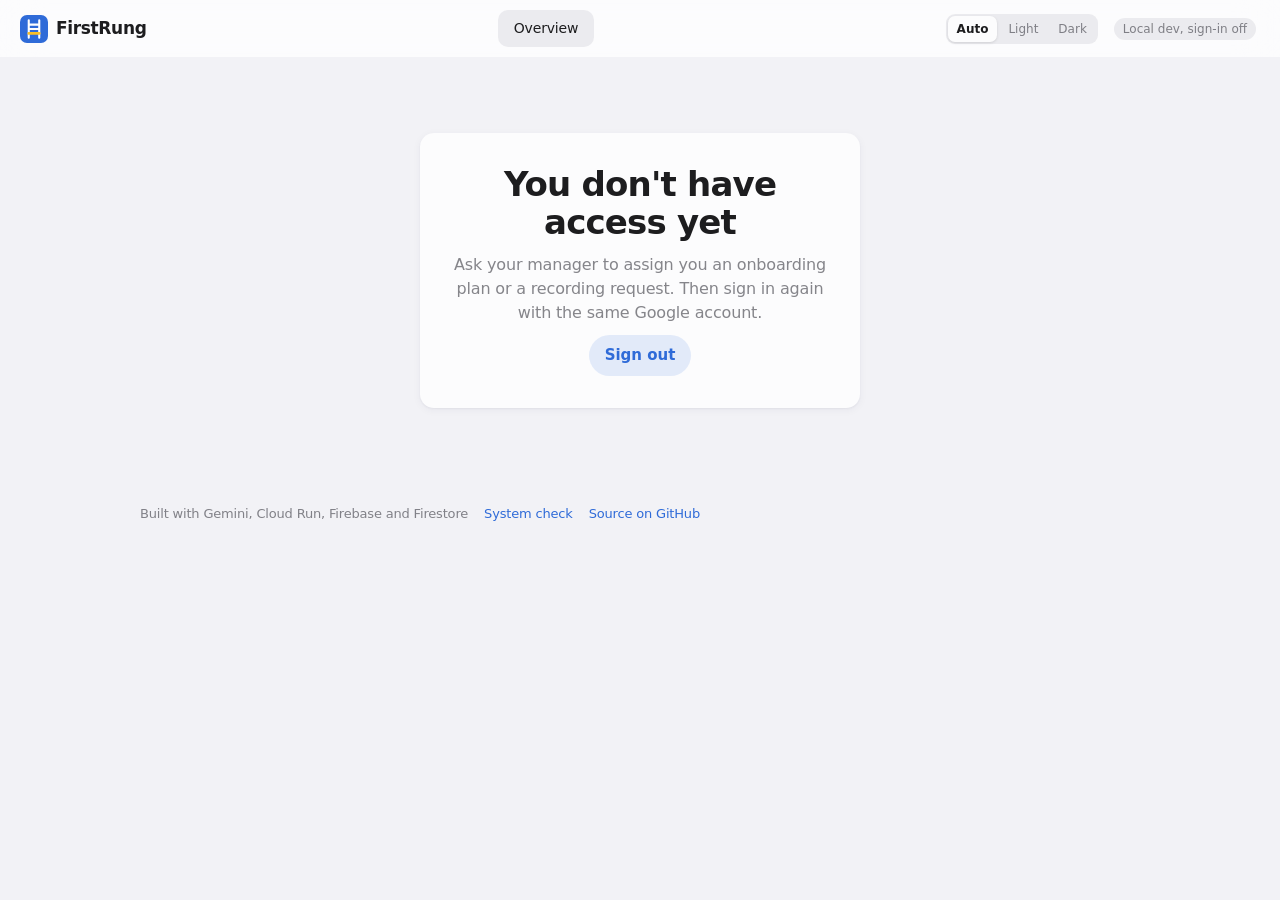
==== frontend/public/index.html @ 54f57252 "feat: add knowledge map and insights for team knowledge management - Introduced a new "Knowledge" se" ====
<!doctype html>
<html lang="en">
<head>
<meta charset="utf-8">
<meta name="viewport" content="width=device-width, initial-scale=1">
<title>FirstRung · onboarding your seniors record once</title>
<meta name="description" content="Seniors show a task once. New hires get an onboarding plan that adapts to them. Built with Gemini on Google Cloud.">
<link rel="icon" href="data:image/svg+xml,%3Csvg xmlns='http://www.w3.org/2000/svg' viewBox='0 0 32 32'%3E%3Crect width='32' height='32' rx='8' fill='%23007aff'/%3E%3Cpath d='M10 6v20M22 6v20M10 11h12M10 16h12' stroke='white' stroke-width='2.4' stroke-linecap='round'/%3E%3Cpath d='M10 21h12' stroke='%23fbbf24' stroke-width='3' stroke-linecap='round'/%3E%3C/svg%3E">
<script>/* apply the saved appearance before the page draws, so there is no flash */
try { var t = localStorage.getItem("firstrung.theme"); if (t === "light" || t === "dark") document.documentElement.dataset.theme = t; } catch (e) {}</script>
<link rel="stylesheet" href="styles.css">
<script src="config.js"></script><!-- written by deploy.sh: direct Cloud Run URL; absent locally -->
</head>
<body>

<header class="topbar">
  <a class="brand" href="#home" aria-label="FirstRung home">
    <svg viewBox="0 0 32 32" aria-hidden="true"><rect width="32" height="32" rx="8" fill="var(--tint)"/>
      <path d="M10 6v20M22 6v20M10 11h12M10 16h12" stroke="#fff" stroke-width="2.4" stroke-linecap="round"/>
      <path d="M10 21h12" stroke="#fbbf24" stroke-width="3" stroke-linecap="round"/></svg>
    FirstRung
  </a>
  <nav id="nav" aria-label="Main">
    <a href="#home" data-view="home">Overview</a>
    <a href="#capture" data-view="capture" data-roles="manager expert">Capture</a>
    <a href="#plan" data-view="plan" data-roles="manager">Plan &amp; gaps</a>
    <a href="#knowledge" data-view="knowledge" data-roles="manager">Knowledge</a>
    <a href="#learn" data-view="learn" data-roles="manager newhire" id="navLearn">New hire</a>
  </nav>
  <div class="theme-switch" role="group" aria-label="Appearance">
    <button data-theme-set="auto" aria-pressed="true" title="Follow this device">Auto</button>
    <button data-theme-set="light" aria-pressed="false">Light</button>
    <button data-theme-set="dark" aria-pressed="false">Dark</button>
  </div>
  <div id="authBox" class="auth"><span class="skel line" style="width:110px;margin:0"></span></div>
</header>
<!-- "View as": shown in demo mode (everyone holds every role) or to people who hold several roles -->
<div id="roleBar" class="rolebar" hidden>
  <span class="small"><b id="roleBarLabel">Demo mode</b> View as</span>
  <div class="seg" role="group" aria-label="View as">
    <button data-role-set="manager" aria-pressed="false">Manager</button>
    <button data-role-set="expert" aria-pressed="false">Expert</button>
    <button data-role-set="newhire" aria-pressed="false">New hire</button>
  </div>
  <span class="small muted" id="roleHint"></span>
</div>

<main id="main">

<!-- Sign-in gate (shown for every page except Home when signed out) -->
<section id="view-signin" class="view" hidden>
  <div class="card signin">
    <svg viewBox="0 0 32 32" aria-hidden="true"><rect width="32" height="32" rx="8" fill="var(--tint)"/>
      <path d="M10 6v20M22 6v20M10 11h12M10 16h12" stroke="#fff" stroke-width="2.4" stroke-linecap="round"/>
      <path d="M10 21h12" stroke="#fbbf24" stroke-width="3" stroke-linecap="round"/></svg>
    <h1>Sign in to your team's FirstRung</h1>
    <p class="muted">Playbooks and onboarding plans are private to your team. Sign in with your Google account to continue.</p>
    <button class="btn primary lg" data-action="sign-in">Sign in with Google</button>
  </div>
</section>

<!-- Home (landing): hero with a real product image, live stats, asymmetric "how it works" -->
<section id="view-noaccess" class="view" hidden>
  <div class="card signin">
    <h1>You don't have access yet</h1>
    <p class="muted" id="noAccessMsg">Ask your manager to assign you an onboarding plan or a recording request. Then sign in again with the same Google account.</p>
    <button class="btn" data-action="sign-out">Sign out</button>
  </div>
</section>

<section id="view-home" class="view">
  <div class="hero">
    <p class="eyebrow">Onboarding that learns from your seniors</p>
    <h1>Seniors show a task once. New hires get a plan that adapts to them.</h1>
    <p class="lead">Record a task once. Gemini writes the playbook, plans each new hire's first days, and flags what nobody has recorded.</p>
    <div class="row" id="heroCta">
      <a class="btn primary lg" href="#capture">Record a task</a>
      <a class="btn lg" href="#plan">Build a plan</a>
    </div>
  </div>
  <picture>
    <source srcset="img/plan-dark.webp" media="(prefers-color-scheme: dark)" data-dark>
    <img class="shot hero-shot" src="img/plan-light.webp" width="1002" height="820"
         alt="FirstRung plan for an Accounts Executive: 38% of the role's know-how is recorded, with the missing tasks and who should record them">
  </picture>
  <div class="stats" id="stats" hidden aria-live="polite"></div>
  <div class="section-head"><h2>How it works</h2></div>
  <div class="bento">
    <div class="tile big">
      <h3>One recording becomes a playbook</h3>
      <p>A senior does the task and talks it through, in English or Hindi. Gemini writes the steps, the reasons, the gotchas and the checks.</p>
      <picture>
        <source srcset="img/playbook-dark.webp" media="(prefers-color-scheme: dark)" data-dark>
        <img class="shot" src="img/playbook-light.webp" width="1002" height="491" loading="lazy"
             alt="A playbook generated from a screen recording: numbered steps with timestamps and the reason behind each step">
      </picture>
    </div>
    <div class="tile">
      <h3>See what nobody has recorded</h3>
      <p>Describe a role. FirstRung measures how much of it your library covers and names who should record each gap.</p>
    </div>
    <div class="tile">
      <h3>A plan that bends, not breaks</h3>
      <p>Stuck? Get a hint or a live voice coach grounded in your team's own playbook. Already know it? Skip the whole topic.</p>
    </div>
    <div class="tile">
      <h3>Playbooks that learn from new hires</h3>
      <p>Every "I'm stuck" goes back to the playbook. Gemini suggests the missing gotcha or a clearer step, and the senior approves it once.</p>
    </div>
  </div>
</section>

<!-- 1. Capture -->
<section id="view-capture" class="view" hidden>
  <div class="page-head">
    <h1>Capture a task</h1>
    <p>Do a real task on your screen and explain out loud why you do each step. One to three minutes is ideal. English, Hindi or Hinglish all work; the playbook is written in clear English.</p>
  </div>
  <div id="reqBox"></div>
  <div id="reqActive"></div>
  <div id="improveBox"></div>
  <div class="grid2">
    <div class="card">
      <label for="hint">What are you recording? <span class="opt">(optional)</span></label>
      <input type="text" id="hint" maxlength="300" placeholder="e.g. Monthly vendor invoice reconciliation, Finance team">
      <div id="recIdle" style="margin-top:14px">
        <button class="btn primary lg" id="btnRec">● Start screen recording</button>
        <p class="small muted" style="margin-top:8px">Your browser asks which screen or window to share, and for your microphone. Stop when you're done; the playbook is created automatically.</p>
      </div>
      <div id="recLive" class="rec-live" hidden role="status">
        <span class="rec-dot" aria-hidden="true"></span><b>Recording</b>
        <span id="recTime">0:00</span><span class="muted small" id="recSize"></span>
        <button class="btn danger" id="btnStop" style="margin-left:auto">Stop &amp; create playbook</button>
      </div>
      <p id="recUnsupported" class="small muted" hidden>Screen recording isn't available in this browser. Upload a video instead.</p>
    </div>
    <div class="card drop" id="drop" tabindex="0" role="button" aria-label="Upload a video file">
      <input type="file" id="file" accept="video/*" hidden>
      <div class="icon" aria-hidden="true">+</div>
      <b>Upload a recording</b>
      <span class="muted small">Drag a video here or click to choose. MP4 or WebM, up to 25 MB.</span>
    </div>
  </div>
  <div class="card">
    <label for="ytUrl">Import from YouTube</label>
    <div class="row">
      <input type="text" id="ytUrl" inputmode="url" autocomplete="off" style="flex:1; min-width:220px"
             placeholder="Paste a video or playlist link, e.g. https://youtu.be/...">
      <button class="btn" id="btnYt">Find videos</button>
    </div>
    <p class="small muted" style="margin-top:8px">Public videos only. Each video becomes its own playbook. Only import videos your team is allowed to use.</p>
    <div id="ytOut" aria-live="polite"></div>
  </div>
  <div id="capOut" aria-live="polite"></div>
  <div class="section-head"><h2>Team playbook library</h2><span class="muted" id="libCount"></span></div>
  <div id="library" class="lib-grid"><div class="skel block"></div><div class="skel block"></div></div>
</section>

<!-- 2. Plan & gaps -->
<section id="view-plan" class="view" hidden>
  <div class="page-head">
    <h1>Build an onboarding plan</h1>
    <p>Describe the new hire's role. FirstRung matches it against your playbook library, shows how much of the role is covered, and flags the know-how nobody has recorded yet.</p>
  </div>
  <div class="card">
    <label for="role">The role</label>
    <p class="small muted" id="roleHelp" style="margin:-2px 0 8px">Write 2 or 3 sentences about the job: the main duties and the tools used. The more specific, the better the plan.</p>
    <textarea id="role" aria-describedby="roleHelp roleNote">Accounts Executive joining the Finance team. Handles vendor payments, invoice reconciliation, GST filing support and month-end closing.</textarea>
    <p class="field-note" id="roleNote" hidden>Describe the role in a sentence or two, so Gemini knows what the job involves.</p>
    <div class="row small" style="margin:8px 0 12px"><span class="muted">Try:</span>
      <button class="chip" data-role="Accounts Executive joining the Finance team. Handles vendor payments, invoice reconciliation, GST filing support and month-end closing.">Accounts Executive</button>
      <button class="chip" data-role="Procurement Associate in the Purchase team. Raises purchase orders in Tally, compares vendor quotes, follows up on deliveries and gets approval for orders above ₹50,000.">Procurement Associate</button>
      <button class="chip" data-role="Customer Support Agent for a SaaS billing product. Handles refund requests, plan changes and escalations in Zendesk.">Customer Support Agent</button>
    </div>
    <div class="row">
      <label for="days" style="margin:0">First</label>
      <select id="days" style="width:auto"><option value="3">3 days</option><option value="5" selected>5 days</option><option value="7">7 days</option><option value="10">10 days</option></select>
      <button class="btn primary" id="btnPlan">Generate plan &amp; find gaps</button>
    </div>
  </div>
  <div id="planOut" aria-live="polite"></div>
  <div class="section-head"><h2>Team onboarding</h2><p class="muted small">Every plan you have built: how far each new hire is and where they got stuck. After someone records a missing task, click "Re-check coverage".</p></div>
  <div class="card" id="plansList"><div class="skel line"></div><div class="skel line" style="width:70%"></div></div>
</section>

<!-- Knowledge map (managers): what's recorded, and what lives only in someone's head -->
<section id="view-knowledge" class="view" hidden>
  <div class="page-head">
    <h1>Team knowledge map</h1>
    <p>Which of your team's know-how is recorded, and which still lives only in someone's head. If that person is away or leaves, nobody can teach it. Built from your onboarding plans, playbooks and new hires' questions.</p>
  </div>
  <div id="kmOut" aria-live="polite"><div class="stats"><div class="skel block" style="height:84px"></div><div class="skel block" style="height:84px"></div><div class="skel block" style="height:84px"></div><div class="skel block" style="height:84px"></div></div></div>
</section>

<!-- 3. New hire -->
<section id="view-learn" class="view" hidden>
  <div class="page-head">
    <h1>Your onboarding</h1>
    <p>Work through your plan at your own pace. Progress is saved, so you can stop and come back on any device.</p>
  </div>
  <div class="card flat"><label for="planPick">Plan</label><select id="planPick"><option value="">Loading plans…</option></select></div>
  <div id="learnOut" aria-live="polite"></div>
</section>

<!-- System check (infrastructure) -->
<section id="view-system" class="view" hidden>
  <div class="page-head"><h1>System check</h1>
    <p>Verifies each part of the Google Cloud setup: Cloud Run and Firestore, your Google sign-in, and a live Gemini call.</p></div>
  <div class="card">
    <div class="row">
      <button class="btn primary" data-check="/api/health">Check Cloud Run + Firestore</button>
      <button class="btn" data-check="/api/me">Check login</button>
      <button class="btn" data-check="/api/hello">Check Gemini</button>
    </div>
    <pre id="statusOut" style="margin-top:12px">Not checked yet.</pre>
  </div>
</section>

</main>

<footer>
  <span>Built with Gemini, Cloud Run, Firebase and Firestore</span>
  <a href="#system">System check</a>
  <a href="https://github.com/prateek8741/firstrung" target="_blank" rel="noopener">Source on GitHub</a>
</footer>
<div id="coachDock" class="coach" hidden role="dialog" aria-label="Live coach">
  <div class="coach-head">
    <span class="coach-dot" aria-hidden="true"></span>
    <div style="min-width:0"><b>Live coach</b> <span id="coachTitle" class="small"></span><br><span id="coachStatus" class="small muted">Connecting…</span></div>
    <div class="row" style="margin-left:auto">
      <button class="btn sm" data-action="coach-screen">Share my screen</button>
      <button class="btn sm danger" data-action="coach-end">End</button>
    </div>
  </div>
  <div class="bar thin coach-level"><div id="coachLevel" style="width:0%"></div></div>
  <div id="coachCaptions" class="coach-captions" aria-live="polite"></div>
  <p class="small muted" style="margin:6px 0 0">Talk normally, in English or Hindi. Headphones work best. The coach sees your screen only while you share it.</p>
</div>
<div id="toasts" aria-live="polite"></div>
<datalist id="expertList"></datalist>
<datalist id="newhireList"></datalist>
<script src="voice.js"></script>
<script src="app.js"></script>
</body>
</html>
---- frontend/public/styles.css ----
/* FirstRung web app styles, following Apple's design language (Human Interface Guidelines, WWDC design talks):
   system font with size-specific tracking, system colors that adapt to light/dark, translucent materials,
   instant press feedback, critically damped spring motion, and the reduce-motion / transparency / contrast settings. */

:root {
  /* System colors (iOS/macOS palette). Text colors use the accessible variants. */
  --bg: #f2f2f6; --surface: #fcfcfd; --surface-2: #f2f2f7; --fill: rgba(118, 118, 128, .12);
  --ink: #1d1d1f; --muted: rgba(60, 60, 67, .62); --sep: rgba(60, 60, 67, .14);
  --tint: #2f6bd8; --tint-ink: #fcfcfd; --tint-soft: rgba(47, 107, 216, .12);
  --good: #248a3d; --good-fill: #34c759; --good-soft: rgba(52, 199, 89, .14);
  --warn: #c93400; --warn-fill: #ff9500; --warn-soft: rgba(255, 149, 0, .14);
  --bad: #d70015; --bad-fill: #ff3b30; --bad-soft: rgba(255, 59, 48, .12);
  --material: rgba(255, 255, 255, .72); --material-edge: rgba(0, 0, 0, .08);
  --shadow-sm: 0 1px 2px rgba(30, 40, 70, .05), 0 2px 8px rgba(30, 40, 70, .05);
  --shadow-lg: 0 10px 30px rgba(30, 40, 70, .14);
  /* Shape rule: surfaces (cards, tiles, inputs, images) are soft (10-14px); controls (buttons, chips, nav) are pills. */
  --radius: 14px; --radius-sm: 10px;
  /* Critically damped spring (damping 1.0, response 0.4 s), sampled into CSS. No overshoot. */
  --spring: linear(0, .082, .243, .413, .562, .682, .774, .841, .890, .925, .949, .965, .977, .984, .990, .993, .995, .997, .998, .999, 1);
  --spring-time: .6s;
  color-scheme: light;
}
/* Dark tokens: used when the device is dark (unless the user picked Light), or when the user picked Dark. */
@media (prefers-color-scheme: dark) {
  :root:not([data-theme="light"]) {
    --bg: #0b0b0d; --surface: #1c1c1f; --surface-2: #2c2c2e; --fill: rgba(118, 118, 128, .24);
    --ink: #f5f5f7; --muted: rgba(235, 235, 245, .6); --sep: rgba(84, 84, 88, .55);
    --tint: #5b8ff0; --tint-ink: #0b0b0d; --tint-soft: rgba(91, 143, 240, .2);
    --good: #30d158; --good-fill: #30d158; --good-soft: rgba(48, 209, 88, .16);
    --warn: #ff9f0a; --warn-fill: #ff9f0a; --warn-soft: rgba(255, 159, 10, .16);
    --bad: #ff453a; --bad-fill: #ff453a; --bad-soft: rgba(255, 69, 58, .16);
    --material: rgba(28, 28, 30, .72); --material-edge: rgba(255, 255, 255, .08);
    --shadow-sm: none; --shadow-lg: 0 10px 30px rgba(0, 0, 8, .5);
    color-scheme: dark;
  }
}
:root[data-theme="dark"] {
  --bg: #0b0b0d; --surface: #1c1c1f; --surface-2: #2c2c2e; --fill: rgba(118, 118, 128, .24);
  --ink: #f5f5f7; --muted: rgba(235, 235, 245, .6); --sep: rgba(84, 84, 88, .55);
  --tint: #5b8ff0; --tint-ink: #0b0b0d; --tint-soft: rgba(91, 143, 240, .2);
  --good: #30d158; --good-fill: #30d158; --good-soft: rgba(48, 209, 88, .16);
  --warn: #ff9f0a; --warn-fill: #ff9f0a; --warn-soft: rgba(255, 159, 10, .16);
  --bad: #ff453a; --bad-fill: #ff453a; --bad-soft: rgba(255, 69, 58, .16);
  --material: rgba(28, 28, 30, .72); --material-edge: rgba(255, 255, 255, .08);
  --shadow-sm: none; --shadow-lg: 0 10px 30px rgba(0, 0, 8, .5);
  color-scheme: dark;
}

/* ---------- typography: system font, tracking and leading change with size ---------- */
* { box-sizing: border-box; }
html { -webkit-text-size-adjust: 100%; }
body { margin: 0; background: var(--bg); color: var(--ink);
       font: 400 1rem/1.5 -apple-system, BlinkMacSystemFont, system-ui, "Segoe UI", Roboto, sans-serif;
       font-optical-sizing: auto; -webkit-font-smoothing: antialiased; letter-spacing: -.011em; }
h1, h2, h3 { margin: 0 0 .35em; font-weight: 700; }
h1 { font-size: 2.125rem; line-height: 1.12; letter-spacing: -.024em; }   /* Large Title 34 */
h2 { font-size: 1.25rem; line-height: 1.25; letter-spacing: -.017em; font-weight: 600; } /* Title 3 */
h3 { font-size: 1.0625rem; line-height: 1.3; letter-spacing: -.012em; font-weight: 600; } /* Headline 17 */
p { margin: 0 0 .65em; }
.muted { color: var(--muted); }
.small { font-size: .8125rem; line-height: 1.4; letter-spacing: -.004em; }      /* Footnote 13 */
a { color: var(--tint); text-decoration: none; }
a:hover { text-decoration: underline; }
[hidden] { display: none !important; }
:focus-visible { outline: 3px solid color-mix(in srgb, var(--tint) 55%, transparent); outline-offset: 2px; border-radius: 8px; }

/* ---------- top bar: a translucent material; content scrolls underneath ---------- */
.topbar { position: sticky; top: 0; z-index: 10; display: flex; align-items: center; gap: 16px; padding: 10px 20px;
          background: var(--material); -webkit-backdrop-filter: blur(20px) saturate(180%); backdrop-filter: blur(20px) saturate(180%);
          box-shadow: 0 1px 0 transparent; transition: box-shadow .25s; }
body.scrolled .topbar { box-shadow: 0 1px 0 var(--material-edge); } /* the edge appears only when content is underneath */
.brand { display: flex; align-items: center; gap: 8px; font-weight: 700; font-size: 1.0625rem; letter-spacing: -.02em; color: var(--ink); }
.brand:hover { text-decoration: none; }
.brand svg { width: 28px; height: 28px; }

/* Navigation as a segmented control */
nav { display: flex; gap: 2px; padding: 2px; border-radius: 10px; background: var(--fill); overflow-x: auto; scrollbar-width: none; margin: 0 auto; }
nav a { padding: 6px 14px; border-radius: 8px; color: var(--ink); white-space: nowrap; font-size: .875rem; font-weight: 500;
        transition: background .2s, box-shadow .2s; }
nav a:hover { text-decoration: none; background: color-mix(in srgb, var(--surface) 50%, transparent); }
nav a.on { background: var(--surface); box-shadow: 0 1px 3px rgba(0, 0, 0, .12), 0 0 0 .5px rgba(0, 0, 0, .04); font-weight: 600; }
nav a .n { color: var(--muted); font-weight: 600; margin-right: 6px; font-variant-numeric: tabular-nums; }
.auth { display: flex; align-items: center; gap: 8px; font-size: .875rem; white-space: nowrap; }
.avatar { width: 30px; height: 30px; border-radius: 50%; display: grid; place-items: center; background: var(--tint); color: #fff; font-weight: 600; font-size: .875rem; }
.auth .who { max-width: 180px; overflow: hidden; text-overflow: ellipsis; color: var(--muted); }

/* ---------- layout ---------- */
main { max-width: 1040px; margin: 0 auto; padding: 28px 20px 40px; }
.view:not([hidden]) { animation: view-in var(--spring-time) var(--spring) both; }
@keyframes view-in { from { opacity: 0; transform: translateY(8px); } }
.page-head { margin-bottom: 20px; }
.page-head p { color: var(--muted); max-width: 720px; font-size: 1.0625rem; letter-spacing: -.012em; }
#capOut, #planOut, #learnOut, .card { scroll-margin-top: 76px; } /* keep scrolled-to content clear of the top bar */
.section-head { display: flex; align-items: baseline; gap: 10px; margin: 32px 0 10px; }
.grid2 { display: grid; grid-template-columns: 1fr 1fr; gap: 16px; }
.card { background: var(--surface); border-radius: var(--radius); padding: 20px; box-shadow: var(--shadow-sm); margin-bottom: 16px; }
.card.flat { box-shadow: none; }
footer { max-width: 1040px; margin: 0 auto; padding: 8px 20px 32px; color: var(--muted); font-size: .8125rem; display: flex; gap: 16px; flex-wrap: wrap; }
@media (max-width: 760px) {
  .grid2 { grid-template-columns: 1fr; }
  .topbar { flex-wrap: wrap; gap: 8px; padding: 8px 14px; }
  nav { order: 3; flex-basis: 100%; margin: 0; }
  nav a { flex: 1; text-align: center; padding: 6px 8px; }
  .auth .who { display: none; }
  main { padding: 18px 14px 32px; }
  h1 { font-size: 1.75rem; }
}

/* ---------- controls: feedback on press, instantly ---------- */
.btn { display: inline-flex; align-items: center; justify-content: center; gap: 6px; border: 0; background: var(--tint-soft); color: var(--tint);
       padding: 9px 16px; border-radius: 999px; font: inherit; font-weight: 600; font-size: .9375rem; cursor: pointer;
       transition: transform .1s ease-out, filter .15s, background .15s; -webkit-tap-highlight-color: transparent; }
.btn:hover { text-decoration: none; filter: brightness(1.04); }
.btn:active { transform: scale(.97); }
.btn.primary { background: var(--tint); color: var(--tint-ink); }
.btn.danger { background: var(--bad-fill); color: #fff; }
.btn.ghost { background: transparent; }
.btn.ghost:hover { background: var(--fill); }
.btn.lg { padding: 13px 22px; font-size: 1.0625rem; }
.btn.sm { padding: 5px 12px; font-size: .8125rem; }
.btn:disabled { opacity: .5; cursor: progress; transform: none; }
label { display: block; font-weight: 600; font-size: .9375rem; margin-bottom: 6px; }
label .opt { font-weight: 400; color: var(--muted); }
input[type=text], textarea, select { width: 100%; padding: 11px 13px; border: 0; border-radius: var(--radius-sm); background: var(--fill);
       color: var(--ink); font: inherit; letter-spacing: inherit; transition: box-shadow .15s; }
textarea { min-height: 96px; resize: vertical; line-height: 1.45; }
input:focus, textarea:focus, select:focus { outline: none; box-shadow: 0 0 0 3px color-mix(in srgb, var(--tint) 45%, transparent); }
.field-note { margin-top: 6px; font-size: .8125rem; color: var(--bad); }
.row { display: flex; gap: 8px; align-items: center; flex-wrap: wrap; }
.chip { display: inline-block; padding: 2px 9px; border-radius: 999px; font-size: .75rem; font-weight: 500; letter-spacing: 0;
        background: var(--fill); color: var(--muted); margin: 2px 4px 2px 0; }
.chip.brand { background: var(--tint-soft); color: var(--tint); }
.chip.good { background: var(--good-soft); color: var(--good); }
.chip.warn { background: var(--warn-soft); color: var(--warn); }
.chip.bad { background: var(--bad-soft); color: var(--bad); }
button.chip { border: 0; cursor: pointer; font: inherit; font-size: .8125rem; padding: 5px 12px; color: var(--ink); transition: transform .1s ease-out; }
button.chip:active { transform: scale(.96); }
button.chip:hover { background: var(--tint-soft); color: var(--tint); }

/* ---------- home ---------- */
.hero { padding: 36px 0 12px; }
.eyebrow { color: var(--tint); font-weight: 600; font-size: .9375rem; letter-spacing: -.01em; margin-bottom: 10px; }
.hero h1 { font-size: clamp(2.25rem, 5.2vw, 3.5rem); line-height: 1.07; letter-spacing: -.028em; max-width: 820px; }
.hero .lead { font-size: 1.25rem; line-height: 1.45; letter-spacing: -.018em; color: var(--muted); max-width: 700px; margin: 16px 0 26px; }
.stats { display: grid; grid-template-columns: repeat(4, 1fr); gap: 12px; margin: 28px 0; }
.stat { background: var(--surface); border-radius: var(--radius); padding: 16px 18px; box-shadow: var(--shadow-sm); }
.stat b { display: block; font-size: 2rem; line-height: 1.1; letter-spacing: -.03em; font-variant-numeric: tabular-nums; }
.stat span { color: var(--muted); font-size: .8125rem; }
@media (max-width: 760px) { .stats { grid-template-columns: repeat(2, 1fr); } }
.steps3 { display: grid; grid-template-columns: repeat(3, 1fr); gap: 16px; margin-top: 20px; }
.steps3 .card { margin: 0; }
.steps3 .num { display: inline-grid; place-items: center; width: 30px; height: 30px; border-radius: 9px; background: var(--tint); color: #fff; font-weight: 700; margin-bottom: 10px; }
@media (max-width: 760px) { .steps3 { grid-template-columns: 1fr; } }

/* ---------- sign-in ---------- */
.signin { max-width: 440px; margin: 48px auto; text-align: center; padding: 32px; }
.signin svg { width: 60px; height: 60px; margin-bottom: 10px; }

/* ---------- capture ---------- */
.drop { display: flex; flex-direction: column; align-items: center; justify-content: center; text-align: center; gap: 4px; min-height: 190px;
        border: 2px dashed var(--sep); background: transparent; box-shadow: none; cursor: pointer; transition: background .2s, border-color .2s, transform .1s ease-out; }
.drop:hover, .drop.over { border-color: var(--tint); background: var(--tint-soft); }
.drop:active { transform: scale(.99); }
.drop .icon { width: 44px; height: 44px; border-radius: 50%; display: grid; place-items: center; background: var(--tint-soft); color: var(--tint); font-size: 22px; margin-bottom: 6px; }
.rec-live { display: flex; align-items: center; gap: 10px; flex-wrap: wrap; padding: 12px 14px; border-radius: var(--radius-sm); background: var(--bad-soft); margin-top: 14px; }
.rec-live #recTime { font-variant-numeric: tabular-nums; font-weight: 600; }
.rec-dot { width: 12px; height: 12px; border-radius: 50%; background: var(--bad-fill); animation: pulse 1.6s ease-in-out infinite; }
@keyframes pulse { 50% { opacity: .35; } }
.stepper { display: flex; flex-direction: column; gap: 12px; }
.stepper .s { display: flex; gap: 10px; align-items: center; color: var(--muted); }
.stepper .s .dot { width: 22px; height: 22px; border-radius: 50%; display: grid; place-items: center; font-size: 12px; border: 2px solid var(--sep); flex: none; }
.stepper .s.active { color: var(--ink); font-weight: 600; }
.stepper .s.active .dot { border-color: var(--tint); border-top-color: transparent; animation: spin .9s linear infinite; }
.stepper .s.done .dot { background: var(--good-fill); border-color: var(--good-fill); color: #fff; }
@keyframes spin { to { transform: rotate(360deg); } }
.bar { height: 6px; border-radius: 99px; background: var(--fill); overflow: hidden; }
.bar > div { height: 100%; background: var(--tint); border-radius: 99px; transition: width .3s var(--spring); }

.pb-head { display: flex; gap: 16px; align-items: flex-start; justify-content: space-between; }
.pb-head > div { flex: 1; min-width: 0; }
.pb-head > .btn { flex: none; }
.pb-video { width: 100%; max-height: 320px; border-radius: var(--radius-sm); background: #000; margin: 12px 0; }
.timeline { list-style: none; margin: 14px 0; padding: 0; counter-reset: s; }
.timeline li { position: relative; padding: 0 0 18px 42px; counter-increment: s; }
.timeline li::before { content: counter(s); position: absolute; left: 0; top: 0; width: 28px; height: 28px; border-radius: 50%; background: var(--tint-soft);
                       color: var(--tint); font-weight: 700; font-size: .8125rem; display: grid; place-items: center; }
.timeline li::after { content: ""; position: absolute; left: 13.5px; top: 32px; bottom: 4px; width: 1px; background: var(--sep); }
.timeline li:last-child::after { display: none; }
.timeline .why { color: var(--muted); font-size: .9375rem; margin-top: 2px; }
.ts { border: 0; background: var(--fill); color: var(--muted); border-radius: 6px; padding: 1px 7px; font: 500 .75rem ui-monospace, SFMono-Regular, Menlo, monospace;
      cursor: pointer; margin-left: 6px; transition: transform .1s ease-out; }
.ts:hover { color: var(--tint); background: var(--tint-soft); }
.ts:active { transform: scale(.94); }
.lists { display: grid; grid-template-columns: 1fr 1fr; gap: 16px; }
.lists ul { margin: 6px 0 0; padding-left: 0; list-style: none; }
.lists li { padding: 8px 0 8px 28px; position: relative; border-top: .5px solid var(--sep); }
.lists .warn li::before, .lists .good li::before { position: absolute; left: 0; top: 9px; width: 18px; height: 18px; border-radius: 50%; display: grid;
       place-items: center; font-size: 11px; font-weight: 800; color: #fff; }
.lists .warn li::before { content: "!"; background: var(--warn-fill); }
.lists .good li::before { content: "✓"; background: var(--good-fill); }
@media (max-width: 760px) { .lists { grid-template-columns: 1fr; } }

.yt-head { display: flex; justify-content: space-between; align-items: baseline; gap: 10px; flex-wrap: wrap; margin: 16px 0 6px; }
.yt-row { display: grid; grid-template-columns: auto 112px 1fr auto; gap: 12px; align-items: center; padding: 10px 0; border-top: .5px solid var(--sep); }
.yt-row input { width: 18px; height: 18px; accent-color: var(--tint); }
.yt-row img { width: 112px; height: 63px; object-fit: cover; border-radius: 8px; background: var(--fill); }
.yt-row .t { min-width: 0; }
.yt-row .t b { display: block; overflow: hidden; text-overflow: ellipsis; white-space: nowrap; }
.yt-row.off { opacity: .55; }
.yt-foot { display: flex; justify-content: space-between; align-items: center; gap: 10px; flex-wrap: wrap; padding-top: 12px; border-top: .5px solid var(--sep); }
@media (max-width: 600px) { .yt-row { grid-template-columns: auto 80px 1fr; } .yt-row img { width: 80px; height: 45px; } .yt-row .st-col { grid-column: 2 / -1; } }
a.ts { text-decoration: none; display: inline-block; }

.lib-grid { display: grid; grid-template-columns: repeat(auto-fill, minmax(280px, 1fr)); gap: 14px; }
.lib-card { margin: 0; display: flex; flex-direction: column; gap: 6px; transition: transform .25s var(--spring), box-shadow .25s, opacity .25s; }
.lib-card:hover { transform: translateY(-2px); box-shadow: var(--shadow-lg); }
.lib-card.leaving { opacity: 0; transform: scale(.96); pointer-events: none; }
.lib-card .actions { margin-top: auto; padding-top: 8px; display: flex; gap: 6px; }
.empty { text-align: center; padding: 30px 16px; color: var(--muted); background: var(--surface); border-radius: var(--radius); }

/* ---------- plan ---------- */
.cover { display: flex; gap: 24px; align-items: center; flex-wrap: wrap; }
.ring { width: 124px; height: 124px; flex: none; }
.ring .track { stroke: var(--fill); }
.ring .val { stroke: var(--good-fill); animation: ring-in 1s var(--spring) both; }
@keyframes ring-in { from { stroke-dashoffset: var(--c); } }
.ring text { font: 700 24px -apple-system, BlinkMacSystemFont, system-ui, sans-serif; letter-spacing: -.03em; fill: var(--ink); }
.ring.small { width: 60px; height: 60px; }
.ring.small text { font-size: 27px; }
.task { display: flex; gap: 12px; align-items: flex-start; padding: 10px 0; border-top: .5px solid var(--sep); }
.task .mark { width: 22px; height: 22px; border-radius: 50%; display: grid; place-items: center; flex: none; font-size: 12px; font-weight: 800; color: #fff; }
.task .mark.yes { background: var(--good-fill); }
.task .mark.no { background: var(--warn-fill); }
.gap { background: var(--warn-soft); border-radius: 12px; padding: 13px 15px; margin-top: 10px; }
.gap .foot { display: flex; justify-content: space-between; align-items: center; gap: 8px; flex-wrap: wrap; margin-top: 8px; }
.days { display: grid; grid-auto-flow: column; grid-auto-columns: minmax(230px, 1fr); gap: 12px; overflow-x: auto; padding-bottom: 6px; scroll-snap-type: x mandatory; }
.day { background: var(--surface-2); border-radius: 12px; padding: 10px; scroll-snap-align: start; }
.day h3 { margin: 2px 4px 8px; }
.pi { background: var(--surface); border-radius: var(--radius-sm); padding: 10px 12px; margin-bottom: 8px; font-size: .9375rem; box-shadow: var(--shadow-sm); }
.k { font-size: .6875rem; font-weight: 700; text-transform: uppercase; letter-spacing: .06em; }  /* small caps label: positive tracking */
.k.learn { color: var(--tint); } .k.practice { color: var(--good); } .k.meet { color: var(--warn); } .k.setup { color: var(--muted); }

/* ---------- new hire ---------- */
.now { box-shadow: 0 0 0 2px var(--tint), var(--shadow-lg); }
.status-list .pi { display: flex; gap: 12px; align-items: flex-start; box-shadow: none; background: var(--surface-2); }
.st { width: 22px; height: 22px; border-radius: 50%; flex: none; display: grid; place-items: center; font-size: 12px; font-weight: 800;
      border: 1.5px solid var(--sep); color: var(--muted); }
.st.done { background: var(--good-fill); border-color: var(--good-fill); color: #fff; }
.st.skipped { background: var(--fill); border-color: transparent; }
.st.stuck { background: var(--warn-fill); border-color: var(--warn-fill); color: #fff; }
.pi.skipped { opacity: .55; } .pi.skipped b { text-decoration: line-through; }
.pi.current { box-shadow: 0 0 0 2px var(--tint); }
.hint { background: var(--tint-soft); border-radius: 12px; padding: 13px 15px; margin-top: 14px; white-space: pre-wrap; animation: view-in var(--spring-time) var(--spring) both; }
.hint.good { background: var(--good-soft); }
.done-banner { text-align: center; padding: 30px; }
.done-banner .big { font-size: 48px; }
.plan-row { display: flex; gap: 14px; align-items: center; flex-wrap: wrap; padding: 12px 0; border-top: .5px solid var(--sep); }
.plan-row:first-child { border-top: 0; }
.plan-row .grow { flex: 1; min-width: 220px; }

/* ---------- toasts: a material that arrives, with an optional action ---------- */
#toasts { position: fixed; left: 50%; bottom: 20px; transform: translateX(-50%); display: flex; flex-direction: column; align-items: center; gap: 8px; z-index: 50;
          width: max-content; max-width: calc(100vw - 32px); }
.toast { display: flex; align-items: center; gap: 14px; padding: 11px 16px; border-radius: 14px; font-size: .9375rem; font-weight: 500;
         color: #fff; background: rgba(30, 30, 32, .82); -webkit-backdrop-filter: blur(20px) saturate(180%); backdrop-filter: blur(20px) saturate(180%);
         box-shadow: var(--shadow-lg); animation: materialize .45s var(--spring) both; }
.toast.bad { background: color-mix(in srgb, var(--bad-fill) 88%, transparent); }
.toast.good { background: color-mix(in srgb, #248a3d 90%, transparent); }
.toast button { border: 0; background: rgba(255, 255, 255, .2); color: #fff; font: inherit; font-weight: 600; border-radius: 999px; padding: 4px 12px; cursor: pointer; }
.toast button:active { transform: scale(.96); }
.toast.out { opacity: 0; transform: translateY(6px) scale(.97); transition: opacity .2s, transform .2s; }
@keyframes materialize { from { opacity: 0; transform: translateY(10px) scale(.96); filter: blur(4px); } }
pre { background: var(--surface-2); padding: 14px; border-radius: var(--radius-sm); overflow: auto; font: .8125rem/1.5 ui-monospace, SFMono-Regular, Menlo, monospace; white-space: pre-wrap; }

/* ---------- accessibility settings ---------- */
@media (prefers-reduced-motion: reduce) {
  /* Gentler, non-moving equivalents: short cross-fades instead of slides and springs. */
  .view:not([hidden]), .hint, .toast { animation: fade .2s ease both; }
  .ring .val { animation: none; }
  .btn:active, button.chip:active, .drop:active, .ts:active { transform: none; }
  .lib-card:hover { transform: none; }
  .rec-dot { animation: none; }
  .stepper .s.active .dot { animation-duration: 2.4s; }
  @keyframes fade { from { opacity: 0; } }
}
@media (prefers-reduced-transparency: reduce) {
  .topbar { background: var(--surface); -webkit-backdrop-filter: none; backdrop-filter: none; box-shadow: 0 1px 0 var(--sep); }
  .toast { background: #1d1d1f; -webkit-backdrop-filter: none; backdrop-filter: none; }
}
@media (prefers-contrast: more) {
  :root { --muted: var(--ink); --sep: var(--ink); }
  .card, .stat, .pi, .gap, .empty { box-shadow: none; outline: 1px solid var(--ink); }
  .btn { outline: 1px solid currentColor; }
}

/* ---------- Taste Skill additions: real product images, asymmetric overview, skeleton loading ---------- */
.hero { max-width: 1000px; }
.hero h1 { font-size: clamp(2.25rem, 4.6vw, 3.4rem); max-width: none; }
.hero .lead { max-width: 640px; }
.shot { display: block; width: 100%; height: auto; border-radius: var(--radius); box-shadow: var(--shadow-lg); background: var(--surface); }
.hero-shot { margin-top: 34px; }
.bento { display: grid; grid-template-columns: 2fr 1fr; grid-template-rows: auto auto; gap: 16px; margin-top: 16px; }
.bento .tile { background: var(--surface); border-radius: var(--radius); padding: 22px; box-shadow: var(--shadow-sm); }
.bento .tile.big { grid-row: span 3; display: flex; flex-direction: column; gap: 14px; overflow: hidden; }
.bento .tile.big .shot { box-shadow: var(--shadow-sm); margin-top: auto; }
.bento .tile p { color: var(--muted); margin: 0; }
@media (max-width: 767px) { .bento { grid-template-columns: 1fr; } .bento .tile.big { grid-row: auto; } }
.section-head { flex-direction: column; align-items: flex-start; gap: 2px; }
.section-head p { margin: 0; }
.skel { border-radius: var(--radius); background: linear-gradient(90deg, var(--fill) 25%, color-mix(in srgb, var(--fill) 40%, transparent) 50%, var(--fill) 75%);
        background-size: 200% 100%; animation: shimmer 1.4s ease-in-out infinite; }
.skel.line { height: 14px; border-radius: 7px; margin: 10px 0; }
.skel.block { height: 150px; }
@keyframes shimmer { to { background-position: -200% 0; } }
.k { text-transform: none; letter-spacing: -.005em; font-size: .75rem; font-weight: 600; }
.check-big { width: 64px; height: 64px; border-radius: 50%; background: var(--good-fill); color: #fff; display: grid; place-items: center;
             font-size: 30px; font-weight: 800; margin: 0 auto 12px; animation: materialize .5s var(--spring) both; }
@media (prefers-reduced-motion: reduce) { .skel { animation: none; } .check-big { animation: fade .2s ease both; } }

/* "How is this % calculated?" */
details.how { margin: 4px 0 10px; }
details.how summary { cursor: pointer; color: var(--tint); font-size: .875rem; font-weight: 500; width: max-content; }
details.how[open] summary { margin-bottom: 8px; }
details.how table { width: 100%; border-collapse: collapse; font-size: .8125rem; }
details.how th { text-align: left; color: var(--muted); font-weight: 500; padding: 4px 8px 4px 0; }
details.how td { padding: 6px 8px 6px 0; border-top: .5px solid var(--sep); vertical-align: top; }
details.how td:nth-child(n+2), details.how th:nth-child(n+2) { white-space: nowrap; }
details.how tfoot td { border-top: 1px solid var(--sep); padding-top: 8px; }

/* Appearance switch (Auto / Light / Dark), styled like the segmented navigation */
.theme-switch { display: flex; gap: 2px; padding: 2px; border-radius: 9px; background: var(--fill); }
.theme-switch button { border: 0; background: transparent; color: var(--muted); font: inherit; font-size: .75rem; font-weight: 500;
                       padding: 4px 9px; border-radius: 7px; cursor: pointer; transition: background .2s, color .2s; }
.theme-switch button:hover { color: var(--ink); }
.theme-switch button[aria-pressed="true"] { background: var(--surface); color: var(--ink); box-shadow: 0 1px 3px rgba(0, 0, 0, .12); font-weight: 600; }
/* Ease between themes instead of an abrupt brightness jump (only while switching) */
html.theme-anim, html.theme-anim *, html.theme-anim *::before, html.theme-anim *::after {
  transition: background-color .35s ease, color .35s ease, border-color .35s ease, box-shadow .35s ease, fill .35s ease, stroke .35s ease !important;
}
/* On phones the switch shrinks to one button showing the current mode; tapping it cycles Auto -> Light -> Dark. */
@media (max-width: 600px) {
  .theme-switch { margin-left: auto; }
  .theme-switch button[aria-pressed="false"] { display: none; }
}

/* ---------- voice: ask by voice, listen, live coach ---------- */
.voice-row { margin-top: 10px; padding-top: 10px; border-top: .5px solid var(--sep); }
.btn.recording { background: var(--bad-soft); color: var(--bad); }
.btn.recording::before { content: ""; width: 8px; height: 8px; border-radius: 50%; background: var(--bad-fill); animation: pulse 1.2s ease-in-out infinite; }
.hint .listen { float: right; margin: -2px 0 6px 10px; }
.hint .heard { display: block; font-size: .8125rem; color: var(--muted); margin-bottom: 6px; }
.coach { position: fixed; left: 50%; bottom: 16px; transform: translateX(-50%); z-index: 40; width: min(660px, calc(100vw - 24px));
         padding: 14px 16px; border-radius: 18px; background: color-mix(in srgb, var(--surface) 94%, transparent);   /* nearly solid: captions sit over page text */ box-shadow: var(--shadow-lg), 0 0 0 .5px var(--material-edge);
         -webkit-backdrop-filter: blur(24px) saturate(180%); backdrop-filter: blur(24px) saturate(180%); animation: materialize .45s var(--spring) both; }
.coach-head { display: flex; align-items: center; gap: 10px; flex-wrap: wrap; }
.coach-dot { width: 10px; height: 10px; border-radius: 50%; background: var(--good-fill); flex: none; }
.coach.speaking .coach-dot { background: var(--tint); animation: pulse 1s ease-in-out infinite; }
.coach.connecting .coach-dot { background: var(--warn-fill); }
.coach-level { margin: 10px 0 8px; }
.coach-level > div { background: var(--good-fill); transition: width .1s linear; }
.coach-captions { max-height: 28vh; overflow-y: auto; font-size: .9375rem; display: flex; flex-direction: column; gap: 6px; }
.coach-captions p { margin: 0; }
.coach-captions .you b { color: var(--muted); }
.coach-captions .coach-line b { color: var(--tint); }
.coach-captions .system { color: var(--warn); font-size: .8125rem; }
body.coach-open main { padding-bottom: 280px; }   /* keep the page usable behind the panel */
@media (prefers-reduced-transparency: reduce) { .coach { background: var(--surface); -webkit-backdrop-filter: none; backdrop-filter: none; } }
@media (prefers-reduced-motion: reduce) { .coach { animation: fade .2s ease both; } .coach.speaking .coach-dot, .btn.recording::before { animation: none; } }

/* ---------- roles: "View as" bar, assignment ---------- */
.rolebar { display: flex; align-items: center; justify-content: center; gap: 12px; flex-wrap: wrap; padding: 8px 16px;
           background: var(--tint-soft); border-bottom: .5px solid var(--sep); }
.seg { display: flex; gap: 2px; padding: 2px; border-radius: 9px; background: var(--fill); }
.seg button { border: 0; background: transparent; color: var(--ink); font: inherit; font-size: .8125rem; font-weight: 500;
              padding: 5px 12px; border-radius: 7px; cursor: pointer; transition: background .2s, transform .1s ease-out; }
.seg button:active { transform: scale(.97); }
.seg button[aria-pressed="true"] { background: var(--surface); box-shadow: 0 1px 3px rgba(0, 0, 0, .12); font-weight: 600; }
.assign { margin: 4px 0 12px; }
.assign .row { padding: 10px 12px; border-radius: var(--radius-sm); background: var(--surface-2); }
.plan-row.leaving { transition: opacity .25s; }
@media (max-width: 600px) { .rolebar { justify-content: flex-start; } #roleHint { display: none; } }

/* ---------- help on each step ---------- */
.status-list .pi { flex-wrap: wrap; }
.pi-main { flex: 1; min-width: 0; }
.pi-actions { display: flex; gap: 6px; flex: none; align-self: center; }
.help-panel { margin-top: 10px; padding: 12px; border-radius: var(--radius-sm); background: var(--surface); }
.help-panel .hint { margin-top: 10px; }
#coachTitle { color: var(--muted); }
@media (max-width: 600px) { .pi-actions { width: 100%; padding-left: 34px; } }

/* ---------- self-improving playbooks ---------- */
.sig-row { display: flex; gap: 12px; align-items: flex-start; flex-wrap: wrap; padding: 12px 0; border-top: .5px solid var(--sep); border-radius: 8px; }
.sig-row .grow { flex: 1; min-width: 220px; }
.sig-row.flash { animation: flash 2s ease both; }
@keyframes flash { 0%, 50% { background: var(--tint-soft); } }
.quote { margin-top: 4px; padding-left: 10px; border-left: 2px solid var(--sep); color: var(--muted); font-style: italic; }
.sug-out { flex-basis: 100%; }
.sug-out:empty { display: none; }
.sug-panel { background: var(--surface-2); border-radius: var(--radius-sm); padding: 12px 14px; animation: view-in var(--spring-time) var(--spring) both; }
.sug { display: flex; gap: 10px; align-items: flex-start; font-size: .9375rem; padding: 10px 0; border-top: .5px solid var(--sep); }
.sug .tick { margin: 0; padding: 2px; cursor: pointer; }
.sug .tick input { width: 18px; height: 18px; display: block; accent-color: var(--tint); cursor: pointer; }
.sug > div { flex: 1; min-width: 0; display: flex; flex-direction: column; gap: 3px; transition: opacity .2s; }
.sug > div .chip { align-self: flex-start; }
.sug:not(.on) > div { opacity: .5; }
.sug .edit { padding: 3px 6px; margin: 0 -6px; border-radius: 6px; cursor: text; transition: background .15s, box-shadow .15s; }
.sug .edit:hover { background: var(--fill); }
.sug .edit:focus { outline: none; background: var(--surface); box-shadow: 0 0 0 2px color-mix(in srgb, var(--tint) 45%, transparent); }
.sug .edit.q { font-weight: 600; }
.sug .was { text-decoration: line-through; }
.qlist { margin: 6px 0 8px; padding-left: 22px; font-size: .875rem; }
.qlist li { margin-bottom: 4px; }
.faq { margin-top: 14px; }
.faq details { border-top: .5px solid var(--sep); padding: 8px 0; }
.faq summary { cursor: pointer; font-weight: 500; }
.faq details p { margin: 6px 0 0; color: var(--muted); }
.help-panel .faq { margin: 12px 0 0; }
.help-panel .faq h3 { font-size: .875rem; }

/* ---------- knowledge map ---------- */
.stat.alarm b { color: var(--bad); }
.brief-text { margin: 10px 0 0; font-size: 1.0625rem; line-height: 1.5; letter-spacing: -.012em; animation: view-in var(--spring-time) var(--spring) both; }
.holder { padding: 12px 0; border-top: .5px solid var(--sep); }
.htask { display: flex; gap: 10px; align-items: center; flex-wrap: wrap; padding-top: 8px; }
.htask .grow { flex: 1; min-width: 180px; }
.km-role { padding: 12px 0; border-top: .5px solid var(--sep); }
.bar.thin { height: 4px; }
.km-role .bar { margin: 6px 0 10px; }
.km-role .bar > div { background: var(--good-fill); }
.km-cells { display: flex; flex-wrap: wrap; gap: 6px; }
.cell, .km-legend i { width: 28px; height: 28px; border-radius: 8px; border: 0; padding: 0; cursor: pointer; background: var(--warn-fill);
                      transition: transform .1s ease-out, box-shadow .15s; }
.cell:active { transform: scale(.92); }
.cell.recorded, .km-legend i.recorded { background: var(--good-fill); }
.cell.requested, .km-legend i.requested { background: var(--tint); }
.cell.crit:is(.missing, .declined), .km-legend i.crit { background: var(--bad-fill); }
.cell.sel { box-shadow: 0 0 0 2px var(--surface), 0 0 0 4px var(--ink); }
.km-detail:not(:empty) { margin-top: 10px; padding: 10px 12px; border-radius: var(--radius-sm); background: var(--surface-2); animation: view-in .3s var(--spring) both; }
.km-legend { display: flex; flex-wrap: wrap; gap: 14px; margin-top: 14px; }
.km-legend i { display: inline-block; width: 12px; height: 12px; border-radius: 4px; vertical-align: -1px; margin-right: 6px; cursor: default; }
.person { display: flex; gap: 12px; align-items: center; flex-wrap: wrap; padding: 10px 0; border-top: .5px solid var(--sep); }
.person .grow { flex: 1; min-width: 180px; }
@media (prefers-reduced-motion: reduce) { .sug-panel, .brief-text, .km-detail:not(:empty) { animation: fade .2s ease both; } .sig-row.flash { animation: none; } .cell:active { transform: none; } }
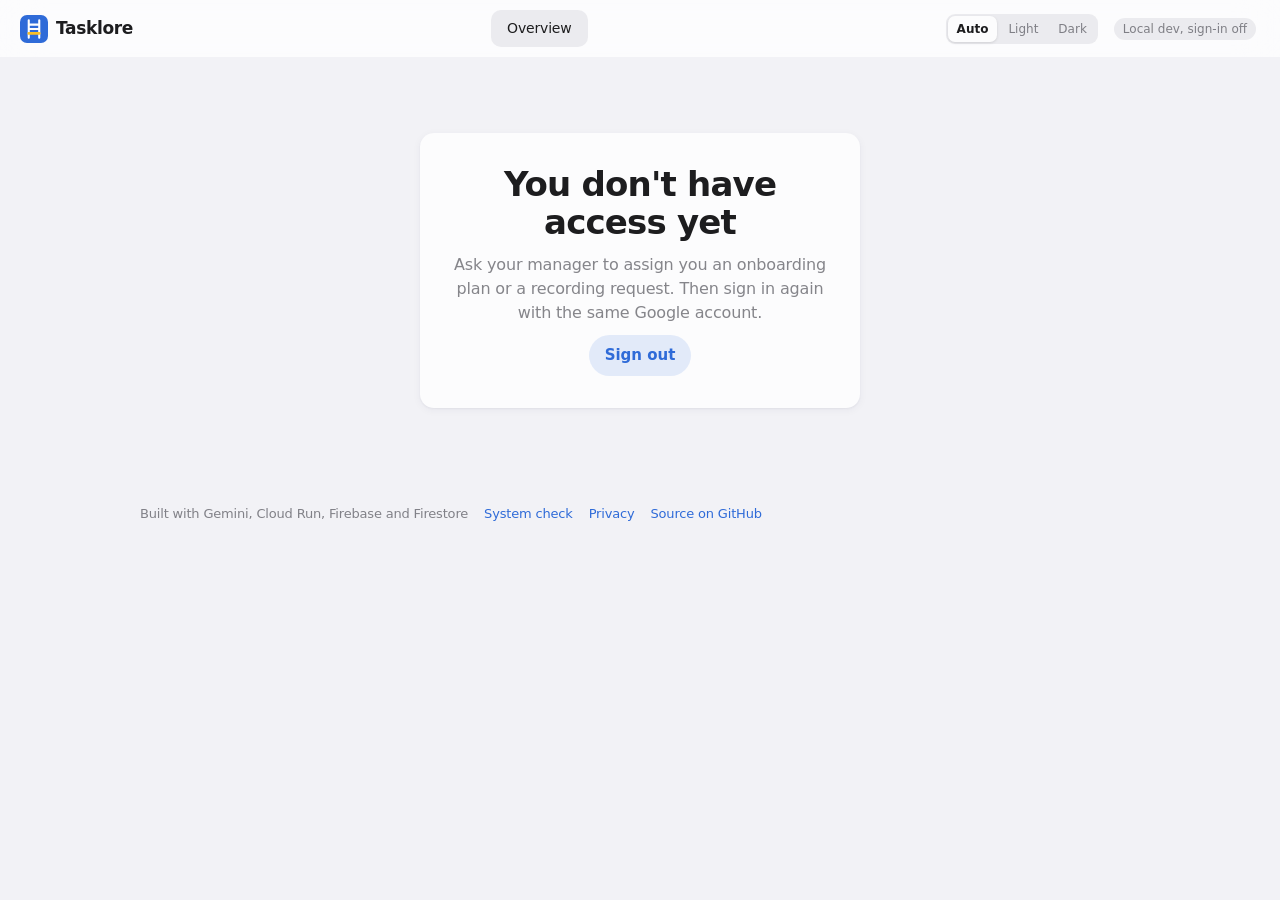
==== commit 5ad90a27: "feat: Rename project from FirstRung to Tasklore and update related documentation and code references" ====
--- a/frontend/public/index.html
+++ b/frontend/public/index.html
@@ -3,7 +3,7 @@
 <head>
 <meta charset="utf-8">
 <meta name="viewport" content="width=device-width, initial-scale=1">
-<title>FirstRung · onboarding your seniors record once</title>
+<title>Tasklore · onboarding your seniors record once</title>
 <meta name="description" content="Seniors show a task once. New hires get an onboarding plan that adapts to them. Built with Gemini on Google Cloud.">
 <link rel="icon" href="data:image/svg+xml,%3Csvg xmlns='http://www.w3.org/2000/svg' viewBox='0 0 32 32'%3E%3Crect width='32' height='32' rx='8' fill='%23007aff'/%3E%3Cpath d='M10 6v20M22 6v20M10 11h12M10 16h12' stroke='white' stroke-width='2.4' stroke-linecap='round'/%3E%3Cpath d='M10 21h12' stroke='%23fbbf24' stroke-width='3' stroke-linecap='round'/%3E%3C/svg%3E">
 <script>/* apply the saved appearance before the page draws, so there is no flash */
@@ -14,16 +14,16 @@
 <body>
 
 <header class="topbar">
-  <a class="brand" href="#home" aria-label="FirstRung home">
+  <a class="brand" href="#home" aria-label="Tasklore home">
     <svg viewBox="0 0 32 32" aria-hidden="true"><rect width="32" height="32" rx="8" fill="var(--tint)"/>
       <path d="M10 6v20M22 6v20M10 11h12M10 16h12" stroke="#fff" stroke-width="2.4" stroke-linecap="round"/>
       <path d="M10 21h12" stroke="#fbbf24" stroke-width="3" stroke-linecap="round"/></svg>
-    FirstRung
+    Tasklore
   </a>
   <nav id="nav" aria-label="Main">
     <a href="#home" data-view="home">Overview</a>
-    <a href="#capture" data-view="capture" data-roles="manager expert">Capture</a>
-    <a href="#plan" data-view="plan" data-roles="manager">Plan &amp; gaps</a>
+    <a href="#plan" data-view="plan" data-roles="manager">Onboard</a>
+    <a href="#capture" data-view="capture" data-roles="manager expert">Library</a>
     <a href="#knowledge" data-view="knowledge" data-roles="manager">Knowledge</a>
     <a href="#learn" data-view="learn" data-roles="manager newhire" id="navLearn">New hire</a>
   </nav>
@@ -53,7 +53,7 @@
     <svg viewBox="0 0 32 32" aria-hidden="true"><rect width="32" height="32" rx="8" fill="var(--tint)"/>
       <path d="M10 6v20M22 6v20M10 11h12M10 16h12" stroke="#fff" stroke-width="2.4" stroke-linecap="round"/>
       <path d="M10 21h12" stroke="#fbbf24" stroke-width="3" stroke-linecap="round"/></svg>
-    <h1>Sign in to your team's FirstRung</h1>
+    <h1>Sign in to your team's Tasklore</h1>
     <p class="muted">Playbooks and onboarding plans are private to your team. Sign in with your Google account to continue.</p>
     <button class="btn primary lg" data-action="sign-in">Sign in with Google</button>
   </div>
@@ -74,14 +74,19 @@
     <h1>Seniors show a task once. New hires get a plan that adapts to them.</h1>
     <p class="lead">Record a task once. Gemini writes the playbook, plans each new hire's first days, and flags what nobody has recorded.</p>
     <div class="row" id="heroCta">
-      <a class="btn primary lg" href="#capture">Record a task</a>
-      <a class="btn lg" href="#plan">Build a plan</a>
-    </div>
+      <a class="btn primary lg" href="#plan">Onboard a new hire</a>
+      <a class="btn lg" href="#capture">Record a task</a>
+    </div>
+    <ol class="flow-home" aria-label="Onboard someone in three steps">
+      <li><span class="n">1</span><div><b>Describe the role</b><span>Gemini lists the job's core tasks and checks which ones your playbook library already teaches.</span></div></li>
+      <li><span class="n">2</span><div><b>Fill the gaps</b><span>For each missing task, add a video or ask the expert who knows it to record it.</span></div></li>
+      <li><span class="n">3</span><div><b>Assign it</b><span>The new hire gets a day-by-day plan with hints, a live coach and screenshot checks.</span></div></li>
+    </ol>
   </div>
   <picture>
     <source srcset="img/plan-dark.webp" media="(prefers-color-scheme: dark)" data-dark>
     <img class="shot hero-shot" src="img/plan-light.webp" width="1002" height="820"
-         alt="FirstRung plan for an Accounts Executive: 38% of the role's know-how is recorded, with the missing tasks and who should record them">
+         alt="Tasklore plan for an Accounts Executive: 38% of the role's know-how is recorded, with the missing tasks and who should record them">
   </picture>
   <div class="stats" id="stats" hidden aria-live="polite"></div>
   <div class="section-head"><h2>How it works</h2></div>
@@ -97,11 +102,11 @@
     </div>
     <div class="tile">
       <h3>See what nobody has recorded</h3>
-      <p>Describe a role. FirstRung measures how much of it your library covers and names who should record each gap.</p>
+      <p>Describe a role. Tasklore measures how much of it your library covers and names who should record each gap.</p>
     </div>
     <div class="tile">
       <h3>A plan that bends, not breaks</h3>
-      <p>Stuck? Get a hint or a live voice coach grounded in your team's own playbook. Already know it? Skip the whole topic.</p>
+      <p>Stuck? Get a hint or a live voice coach grounded in your team's own playbook. Finished? A screenshot proves it. Already know it? Skip the whole topic.</p>
     </div>
     <div class="tile">
       <h3>Playbooks that learn from new hires</h3>
@@ -113,8 +118,8 @@
 <!-- 1. Capture -->
 <section id="view-capture" class="view" hidden>
   <div class="page-head">
-    <h1>Capture a task</h1>
-    <p>Do a real task on your screen and explain out loud why you do each step. One to three minutes is ideal. English, Hindi or Hinglish all work; the playbook is written in clear English.</p>
+    <h1>Playbook library</h1>
+    <p>Record a real task on your screen and explain out loud why you do each step. One to three minutes is ideal. English, Hindi or Hinglish all work; the playbook is written in clear English. Every new plan is matched against this library automatically.</p>
   </div>
   <div id="reqBox"></div>
   <div id="reqActive"></div>
@@ -122,7 +127,7 @@
   <div class="grid2">
     <div class="card">
       <label for="hint">What are you recording? <span class="opt">(optional)</span></label>
-      <input type="text" id="hint" maxlength="300" placeholder="e.g. Monthly vendor invoice reconciliation, Finance team">
+      <input type="text" id="hint" maxlength="300" placeholder="e.g. Deploy the orders service to staging, Platform team">
       <div id="recIdle" style="margin-top:14px">
         <button class="btn primary lg" id="btnRec">● Start screen recording</button>
         <p class="small muted" style="margin-top:8px">Your browser asks which screen or window to share, and for your microphone. Stop when you're done; the playbook is created automatically.</p>
@@ -159,17 +164,18 @@
 <!-- 2. Plan & gaps -->
 <section id="view-plan" class="view" hidden>
   <div class="page-head">
-    <h1>Build an onboarding plan</h1>
-    <p>Describe the new hire's role. FirstRung matches it against your playbook library, shows how much of the role is covered, and flags the know-how nobody has recorded yet.</p>
-  </div>
-  <div class="card">
+    <h1>Onboard a new hire</h1>
+    <p>Describe the role. Tasklore matches it against your playbook library, shows how much of the job is already recorded, and lists what's missing so you can fill it before you assign the plan.</p>
+  </div>
+  <ol class="flow" id="flow" aria-label="Steps"></ol>
+  <div class="card" id="plan-role">
     <label for="role">The role</label>
     <p class="small muted" id="roleHelp" style="margin:-2px 0 8px">Write 2 or 3 sentences about the job: the main duties and the tools used. The more specific, the better the plan.</p>
-    <textarea id="role" aria-describedby="roleHelp roleNote">Accounts Executive joining the Finance team. Handles vendor payments, invoice reconciliation, GST filing support and month-end closing.</textarea>
+    <textarea id="role" aria-describedby="roleHelp roleNote">Data Engineer joining the Platform team. Builds Python ETL pipelines with Airflow, writes tests with pytest, opens pull requests on GitHub and writes SQL for Postgres.</textarea>
     <p class="field-note" id="roleNote" hidden>Describe the role in a sentence or two, so Gemini knows what the job involves.</p>
     <div class="row small" style="margin:8px 0 12px"><span class="muted">Try:</span>
-      <button class="chip" data-role="Accounts Executive joining the Finance team. Handles vendor payments, invoice reconciliation, GST filing support and month-end closing.">Accounts Executive</button>
-      <button class="chip" data-role="Procurement Associate in the Purchase team. Raises purchase orders in Tally, compares vendor quotes, follows up on deliveries and gets approval for orders above ₹50,000.">Procurement Associate</button>
+      <button class="chip" data-role="Data Engineer joining the Platform team. Builds Python ETL pipelines with Airflow, writes tests with pytest, opens pull requests on GitHub and writes SQL for Postgres.">Data Engineer</button>
+      <button class="chip" data-role="Frontend Developer joining the Web team. Builds React and TypeScript screens, writes tests with Vitest, opens pull requests on GitHub and fixes accessibility issues.">Frontend Developer</button>
       <button class="chip" data-role="Customer Support Agent for a SaaS billing product. Handles refund requests, plan changes and escalations in Zendesk.">Customer Support Agent</button>
     </div>
     <div class="row">
@@ -179,7 +185,8 @@
     </div>
   </div>
   <div id="planOut" aria-live="polite"></div>
-  <div class="section-head"><h2>Team onboarding</h2><p class="muted small">Every plan you have built: how far each new hire is and where they got stuck. After someone records a missing task, click "Re-check coverage".</p></div>
+  <div class="section-head"><h2>Team onboarding</h2><p class="muted small">Every plan you have built: how far each new hire is and where they got stuck. After someone records a missing task, click "Re-check coverage".</p>
+    <button class="btn sm ghost" id="btnResetSample" data-reset-sample hidden style="margin-left:auto">Reset sample team</button></div>
   <div class="card" id="plansList"><div class="skel line"></div><div class="skel line" style="width:70%"></div></div>
 </section>
 
@@ -221,6 +228,7 @@
 <footer>
   <span>Built with Gemini, Cloud Run, Firebase and Firestore</span>
   <a href="#system">System check</a>
+  <a href="privacy.html">Privacy</a>
   <a href="https://github.com/prateek8741/firstrung" target="_blank" rel="noopener">Source on GitHub</a>
 </footer>
 <div id="coachDock" class="coach" hidden role="dialog" aria-label="Live coach">
@@ -237,6 +245,8 @@
   <p class="small muted" style="margin:6px 0 0">Talk normally, in English or Hindi. Headphones work best. The coach sees your screen only while you share it.</p>
 </div>
 <div id="toasts" aria-live="polite"></div>
+<input type="file" id="proofFile" accept="image/png,image/jpeg,image/webp,image/heic" hidden>
+<input type="file" id="fillFile" accept="video/*" hidden>
 <datalist id="expertList"></datalist>
 <datalist id="newhireList"></datalist>
 <script src="voice.js"></script>
--- a/frontend/public/styles.css
+++ b/frontend/public/styles.css
@@ -1,4 +1,4 @@
-/* FirstRung web app styles, following Apple's design language (Human Interface Guidelines, WWDC design talks):
+/* Tasklore web app styles, following Apple's design language (Human Interface Guidelines, WWDC design talks):
    system font with size-specific tracking, system colors that adapt to light/dark, translucent materials,
    instant press feedback, critically damped spring motion, and the reduce-motion / transparency / contrast settings. */
 
@@ -378,7 +378,12 @@
 .assign { margin: 4px 0 12px; }
 .assign .row { padding: 10px 12px; border-radius: var(--radius-sm); background: var(--surface-2); }
 .plan-row.leaving { transition: opacity .25s; }
-@media (max-width: 600px) { .rolebar { justify-content: flex-start; } #roleHint { display: none; } }
+@media (max-width: 600px) {   /* one short row on phones: "View as [Manager | Expert | New hire]" */
+  .rolebar { justify-content: flex-start; flex-wrap: nowrap; gap: 8px; padding: 6px 14px; }
+  #roleHint, #roleBarLabel { display: none; }
+  .seg button { padding: 5px 10px; }
+  nav a { padding: 6px 4px; font-size: .8125rem; }   /* all five tabs fit at 360 px, no hidden scroll */
+}
 
 /* ---------- help on each step ---------- */
 .status-list .pi { flex-wrap: wrap; }
@@ -442,3 +447,66 @@
 .person { display: flex; gap: 12px; align-items: center; flex-wrap: wrap; padding: 10px 0; border-top: .5px solid var(--sep); }
 .person .grow { flex: 1; min-width: 180px; }
 @media (prefers-reduced-motion: reduce) { .sug-panel, .brief-text, .km-detail:not(:empty) { animation: fade .2s ease both; } .sig-row.flash { animation: none; } .cell:active { transform: none; } }
+
+/* ---------- proof of practice ---------- */
+.proof-drop { min-height: 96px; width: 100%; margin: 4px 0; font: inherit; color: var(--ink); gap: 2px; }
+.proof-result { border-radius: 12px; padding: 12px 14px; margin-bottom: 10px; background: var(--fill); animation: view-in var(--spring-time) var(--spring) both; }
+.proof-result.good { background: var(--good-soft); } .proof-result.warn { background: var(--warn-soft); } .proof-result.bad { background: var(--bad-soft); }
+.proof-result .verdict { display: block; margin-bottom: 4px; }
+.proof-result.good .verdict { color: var(--good); } .proof-result.warn .verdict { color: var(--warn); } .proof-result.bad .verdict { color: var(--bad); }
+.proof-result p { margin: 0 0 6px; }
+.checks { list-style: none; margin: 6px 0 0; padding: 0; }
+.checks li { display: flex; gap: 10px; align-items: flex-start; padding: 7px 0; border-top: .5px solid var(--sep); font-size: .9375rem; }
+.checks .ci { width: 20px; height: 20px; border-radius: 50%; flex: none; display: grid; place-items: center; font-size: 11px; font-weight: 800; color: #fff; margin-top: 1px; background: var(--muted); }
+.checks .met .ci { background: var(--good-fill); } .checks .missing .ci { background: var(--warn-fill); }
+.proof-thumb { display: block; max-width: 240px; max-height: 150px; margin-top: 10px; border-radius: 8px; object-fit: cover; object-position: top left; box-shadow: 0 0 0 .5px var(--sep); }
+.proof-busy { display: flex; gap: 14px; align-items: center; flex-wrap: wrap; }
+.proof-busy .proof-thumb { margin: 0; max-width: 140px; max-height: 90px; opacity: .7; }
+.spin { display: inline-block; width: 14px; height: 14px; border-radius: 50%; border: 2px solid var(--tint); border-top-color: transparent; vertical-align: -2px; margin-right: 6px; animation: spin .9s linear infinite; }
+@media (prefers-reduced-motion: reduce) { .proof-result { animation: fade .2s ease both; } .spin { animation-duration: 2.4s; } }
+.no-check { margin-top: 6px; font-style: italic; }
+
+/* ---------- Onboard flow: describe the role, fill the gaps, assign ---------- */
+.flow { list-style: none; padding: 0; margin: 0 0 16px; display: grid; grid-template-columns: repeat(3, 1fr); gap: 8px; }
+.flow button { width: 100%; height: 100%; display: flex; gap: 10px; align-items: center; text-align: left; border: 0; cursor: pointer;
+               background: var(--surface); color: var(--ink); font: inherit; padding: 10px 12px; border-radius: var(--radius-sm);
+               box-shadow: var(--shadow-sm); transition: transform .1s ease-out, box-shadow .2s; -webkit-tap-highlight-color: transparent; }
+.flow button:active { transform: scale(.98); }
+.flow button:disabled { cursor: default; opacity: .6; transform: none; }
+.flow b { display: block; font-size: .9375rem; letter-spacing: -.01em; }
+.flow .small { display: block; color: var(--muted); }
+.flow .n { flex: none; width: 26px; height: 26px; border-radius: 50%; display: grid; place-items: center; font-weight: 700; font-size: .8125rem;
+           background: var(--fill); color: var(--muted); font-variant-numeric: tabular-nums; }
+.flow li.active button { box-shadow: 0 0 0 2px var(--tint), var(--shadow-sm); }
+.flow li.active .n { background: var(--tint); color: #fff; }
+.flow li.done .n { background: var(--good-fill); color: #fff; }
+@media (max-width: 600px) {   /* phones: three compact tabs, the active step's detail only */
+  .flow { gap: 6px; }
+  .flow button { flex-direction: column; align-items: flex-start; gap: 6px; padding: 8px 10px; }
+  .flow b { font-size: .8125rem; }
+  .flow li:not(.active) .small { display: none; }
+}
+.flow-home { list-style: none; padding: 0; margin: 28px 0 8px; display: grid; grid-template-columns: repeat(3, 1fr); gap: 20px; max-width: 900px; }
+.flow-home li { display: flex; gap: 12px; align-items: flex-start; }
+.flow-home .n { flex: none; width: 28px; height: 28px; border-radius: 50%; display: grid; place-items: center; background: var(--tint); color: #fff; font-weight: 700; font-size: .875rem; }
+.flow-home b { display: block; margin-bottom: 2px; }
+.flow-home span:not(.n) { color: var(--muted); font-size: .875rem; line-height: 1.4; }
+@media (max-width: 760px) { .flow-home { grid-template-columns: 1fr; gap: 14px; margin-top: 22px; } }
+.fill { margin-top: 10px; padding-top: 10px; border-top: 1px solid color-mix(in srgb, var(--warn) 22%, transparent); }
+.fill select { padding: 8px 11px; font-size: .875rem; }
+.fill input[type=text] { padding: 8px 11px; font-size: .875rem; }
+.fill-status { display: flex; align-items: center; margin: 10px 0 6px; }
+
+/* ---------- gap-closing agent: result panel in "Fill the gaps" ---------- */
+.agent-panel { background: var(--surface-2); border-radius: var(--radius-sm); padding: 12px 14px; margin-top: 4px;
+               animation: view-in var(--spring-time) var(--spring) both; }
+.agent-panel.busy { display: flex; align-items: center; animation: none; }
+.agent-summary { margin: 10px 0 4px; line-height: 1.5; }
+.agent-h { margin: 12px 0 2px; color: var(--muted); font-weight: 600; }
+.agent-list { margin: 0; padding-left: 18px; }
+.agent-list li { margin: 3px 0; }
+.agent-trace { margin: 0 0 8px; padding: 0; list-style: none; }
+.agent-trace li { padding: 6px 0; border-top: .5px solid var(--sep); }
+.agent-trace .ok { color: var(--good); font-weight: 700; margin-right: 4px; }
+.agent-trace .no { color: var(--warn); font-weight: 700; margin-right: 4px; }
+@media (prefers-reduced-motion: reduce) { .agent-panel { animation: fade .2s ease both; } }
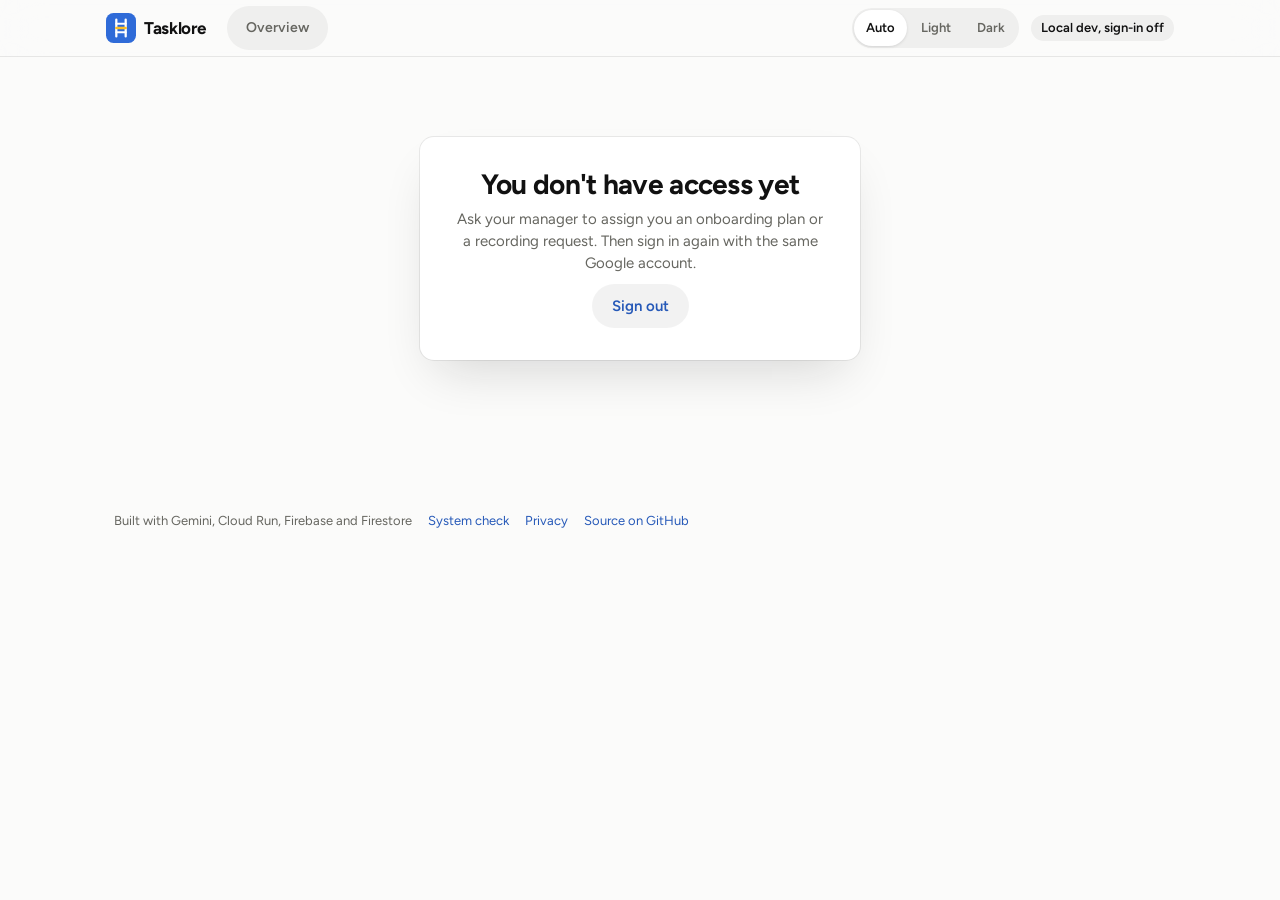
==== commit 9cd077d0: "Refactor code structure for improved readability and maintainability" ====
--- a/frontend/public/index.html
+++ b/frontend/public/index.html
@@ -3,9 +3,12 @@
 <head>
 <meta charset="utf-8">
 <meta name="viewport" content="width=device-width, initial-scale=1">
-<title>Tasklore · onboarding your seniors record once</title>
+<title>Tasklore · seniors show it once</title>
 <meta name="description" content="Seniors show a task once. New hires get an onboarding plan that adapts to them. Built with Gemini on Google Cloud.">
-<link rel="icon" href="data:image/svg+xml,%3Csvg xmlns='http://www.w3.org/2000/svg' viewBox='0 0 32 32'%3E%3Crect width='32' height='32' rx='8' fill='%23007aff'/%3E%3Cpath d='M10 6v20M22 6v20M10 11h12M10 16h12' stroke='white' stroke-width='2.4' stroke-linecap='round'/%3E%3Cpath d='M10 21h12' stroke='%23fbbf24' stroke-width='3' stroke-linecap='round'/%3E%3C/svg%3E">
+<link rel="icon" href="data:image/svg+xml,%3Csvg xmlns='http://www.w3.org/2000/svg' viewBox='0 0 32 32'%3E%3Crect width='32' height='32' rx='8' fill='%232f6bd8'/%3E%3Cpath d='M11 7v18M21 7v18' stroke='white' stroke-width='2.4' stroke-linecap='round'/%3E%3Cpath d='M11 11.5h10M11 20.5h10' stroke='white' stroke-width='2.2' stroke-linecap='round'/%3E%3Cpath d='M11 16h10' stroke='%23fbbf24' stroke-width='2.6' stroke-linecap='round'/%3E%3C/svg%3E">
+<link rel="preconnect" href="https://fonts.googleapis.com">
+<link rel="preconnect" href="https://fonts.gstatic.com" crossorigin>
+<link rel="stylesheet" href="https://fonts.googleapis.com/css2?family=Figtree:wght@400;500;600;700;800&family=Newsreader:ital,opsz,wght@1,6..72,400&display=swap">
 <script>/* apply the saved appearance before the page draws, so there is no flash */
 try { var t = localStorage.getItem("firstrung.theme"); if (t === "light" || t === "dark") document.documentElement.dataset.theme = t; } catch (e) {}</script>
 <link rel="stylesheet" href="styles.css">
@@ -13,11 +16,12 @@
 </head>
 <body>
 
-<header class="topbar">
+<header class="masthead">
+<div class="topbar">
   <a class="brand" href="#home" aria-label="Tasklore home">
-    <svg viewBox="0 0 32 32" aria-hidden="true"><rect width="32" height="32" rx="8" fill="var(--tint)"/>
-      <path d="M10 6v20M22 6v20M10 11h12M10 16h12" stroke="#fff" stroke-width="2.4" stroke-linecap="round"/>
-      <path d="M10 21h12" stroke="#fbbf24" stroke-width="3" stroke-linecap="round"/></svg>
+    <svg viewBox="0 0 32 32" aria-hidden="true"><rect width="32" height="32" rx="8" fill="#2f6bd8"/>
+      <path d="M11 7v18M21 7v18" stroke="#fff" stroke-width="2.4" stroke-linecap="round"/><path d="M11 11.5h10M11 20.5h10" stroke="#fff" stroke-width="2.2" stroke-linecap="round"/>
+      <path d="M11 16h10" stroke="#fbbf24" stroke-width="2.6" stroke-linecap="round"/></svg>
     Tasklore
   </a>
   <nav id="nav" aria-label="Main">
@@ -33,6 +37,7 @@
     <button data-theme-set="dark" aria-pressed="false">Dark</button>
   </div>
   <div id="authBox" class="auth"><span class="skel line" style="width:110px;margin:0"></span></div>
+</div>
 </header>
 <!-- "View as": shown in demo mode (everyone holds every role) or to people who hold several roles -->
 <div id="roleBar" class="rolebar" hidden>
@@ -50,9 +55,9 @@
 <!-- Sign-in gate (shown for every page except Home when signed out) -->
 <section id="view-signin" class="view" hidden>
   <div class="card signin">
-    <svg viewBox="0 0 32 32" aria-hidden="true"><rect width="32" height="32" rx="8" fill="var(--tint)"/>
-      <path d="M10 6v20M22 6v20M10 11h12M10 16h12" stroke="#fff" stroke-width="2.4" stroke-linecap="round"/>
-      <path d="M10 21h12" stroke="#fbbf24" stroke-width="3" stroke-linecap="round"/></svg>
+    <svg viewBox="0 0 32 32" aria-hidden="true"><rect width="32" height="32" rx="8" fill="#2f6bd8"/>
+      <path d="M11 7v18M21 7v18" stroke="#fff" stroke-width="2.4" stroke-linecap="round"/><path d="M11 11.5h10M11 20.5h10" stroke="#fff" stroke-width="2.2" stroke-linecap="round"/>
+      <path d="M11 16h10" stroke="#fbbf24" stroke-width="2.6" stroke-linecap="round"/></svg>
     <h1>Sign in to your team's Tasklore</h1>
     <p class="muted">Playbooks and onboarding plans are private to your team. Sign in with your Google account to continue.</p>
     <button class="btn primary lg" data-action="sign-in">Sign in with Google</button>
@@ -70,8 +75,7 @@
 
 <section id="view-home" class="view">
   <div class="hero">
-    <p class="eyebrow">Onboarding that learns from your seniors</p>
-    <h1>Seniors show a task once. New hires get a plan that adapts to them.</h1>
+    <h1>Seniors show it once.<br><em>Tasklore finds what nobody has shown yet.</em></h1>
     <p class="lead">Record a task once. Gemini writes the playbook, plans each new hire's first days, and flags what nobody has recorded.</p>
     <div class="row" id="heroCta">
       <a class="btn primary lg" href="#plan">Onboard a new hire</a>
@@ -83,22 +87,30 @@
       <li><span class="n">3</span><div><b>Assign it</b><span>The new hire gets a day-by-day plan with hints, a live coach and screenshot checks.</span></div></li>
     </ol>
   </div>
-  <picture>
-    <source srcset="img/plan-dark.webp" media="(prefers-color-scheme: dark)" data-dark>
-    <img class="shot hero-shot" src="img/plan-light.webp" width="1002" height="820"
-         alt="Tasklore plan for an Accounts Executive: 38% of the role's know-how is recorded, with the missing tasks and who should record them">
-  </picture>
+  <!-- product preview drawn with the app's own components (example data), so it always matches the live UI -->
+  <section class="preview" aria-label="Example of a team knowledge map">
+    <div class="preview-head"><h2>Team knowledge map</h2><span class="small muted"><i>Example</i> · 58% recorded</span></div>
+    <div class="preview-row"><b>Data Engineer</b><div class="km-cells"><span class="cell recorded"></span><span class="cell recorded"></span><span class="cell requested"></span><span class="cell missing crit"></span><span class="cell missing"></span><span class="cell recorded"></span><span class="cell missing crit"></span></div></div>
+    <div class="preview-row"><b>Frontend Developer</b><div class="km-cells"><span class="cell recorded"></span><span class="cell recorded"></span><span class="cell recorded"></span><span class="cell missing"></span><span class="cell requested"></span></div></div>
+    <div class="preview-row"><b>Support Agent</b><div class="km-cells"><span class="cell recorded"></span><span class="cell missing crit"></span><span class="cell recorded"></span><span class="cell recorded"></span></div></div>
+    <div class="preview-row"><b>Accounts Executive</b><div class="km-cells"><span class="cell recorded"></span><span class="cell missing"></span><span class="cell missing crit"></span><span class="cell requested"></span><span class="cell missing"></span><span class="cell recorded"></span></div></div>
+    <div class="km-legend small muted"><span><i class="recorded"></i>Recorded</span><span><i class="requested"></i>Requested</span>
+      <span><i class="missing"></i>Not recorded</span><span><i class="missing crit"></i>Critical, not recorded</span></div>
+  </section>
   <div class="stats" id="stats" hidden aria-live="polite"></div>
   <div class="section-head"><h2>How it works</h2></div>
   <div class="bento">
     <div class="tile big">
       <h3>One recording becomes a playbook</h3>
       <p>A senior does the task and talks it through, in English or Hindi. Gemini writes the steps, the reasons, the gotchas and the checks.</p>
-      <picture>
-        <source srcset="img/playbook-dark.webp" media="(prefers-color-scheme: dark)" data-dark>
-        <img class="shot" src="img/playbook-light.webp" width="1002" height="491" loading="lazy"
-             alt="A playbook generated from a screen recording: numbered steps with timestamps and the reason behind each step">
-      </picture>
+      <div class="preview-pb" aria-label="Example playbook steps">
+        <span class="k learn">Example · Deploy to staging</span>
+        <ol class="timeline">
+          <li><b>Open the release branch in GitHub Actions</b><span class="ts">0:12</span><div class="why">Staging deploys only run from release branches.</div></li>
+          <li><b>Run the “deploy-staging” workflow</b><span class="ts">0:41</span><div class="why">It migrates the database before it swaps traffic.</div></li>
+          <li><b>Check the health page turns green</b><span class="ts">1:58</span><div class="why">A red check means the migration is still running. Wait, don’t re-run.</div></li>
+        </ol>
+      </div>
     </div>
     <div class="tile">
       <h3>See what nobody has recorded</h3>
@@ -229,7 +241,7 @@
   <span>Built with Gemini, Cloud Run, Firebase and Firestore</span>
   <a href="#system">System check</a>
   <a href="privacy.html">Privacy</a>
-  <a href="https://github.com/prateek8741/firstrung" target="_blank" rel="noopener">Source on GitHub</a>
+  <a href="https://github.com/prateek8741/Tasklore" target="_blank" rel="noopener">Source on GitHub</a>
 </footer>
 <div id="coachDock" class="coach" hidden role="dialog" aria-label="Live coach">
   <div class="coach-head">
--- a/frontend/public/styles.css
+++ b/frontend/public/styles.css
@@ -1,201 +1,214 @@
-/* Tasklore web app styles, following Apple's design language (Human Interface Guidelines, WWDC design talks):
-   system font with size-specific tracking, system colors that adapt to light/dark, translucent materials,
-   instant press feedback, critically damped spring motion, and the reduce-motion / transparency / contrast settings. */
+/* Tasklore web app styles. Figtree for everything, with a Newsreader italic for the occasional accent line.
+   Near-white paper, ink-black primary actions, blue for links and progress. Controls are pills; surfaces are
+   14px cards lifted by a hairline ring rather than a heavy shadow. Status always pairs colour with a glyph and a word. */
 
 :root {
-  /* System colors (iOS/macOS palette). Text colors use the accessible variants. */
-  --bg: #f2f2f6; --surface: #fcfcfd; --surface-2: #f2f2f7; --fill: rgba(118, 118, 128, .12);
-  --ink: #1d1d1f; --muted: rgba(60, 60, 67, .62); --sep: rgba(60, 60, 67, .14);
-  --tint: #2f6bd8; --tint-ink: #fcfcfd; --tint-soft: rgba(47, 107, 216, .12);
-  --good: #248a3d; --good-fill: #34c759; --good-soft: rgba(52, 199, 89, .14);
-  --warn: #c93400; --warn-fill: #ff9500; --warn-soft: rgba(255, 149, 0, .14);
-  --bad: #d70015; --bad-fill: #ff3b30; --bad-soft: rgba(255, 59, 48, .12);
-  --material: rgba(255, 255, 255, .72); --material-edge: rgba(0, 0, 0, .08);
-  --shadow-sm: 0 1px 2px rgba(30, 40, 70, .05), 0 2px 8px rgba(30, 40, 70, .05);
-  --shadow-lg: 0 10px 30px rgba(30, 40, 70, .14);
-  /* Shape rule: surfaces (cards, tiles, inputs, images) are soft (10-14px); controls (buttons, chips, nav) are pills. */
-  --radius: 14px; --radius-sm: 10px;
-  /* Critically damped spring (damping 1.0, response 0.4 s), sampled into CSS. No overshoot. */
-  --spring: linear(0, .082, .243, .413, .562, .682, .774, .841, .890, .925, .949, .965, .977, .984, .990, .993, .995, .997, .998, .999, 1);
-  --spring-time: .6s;
+  --bg: #fbfbfa; --surface: #ffffff; --surface-2: #f3f3f1; --fill: rgba(17, 17, 17, .05);
+  --ink: #111111; --muted: #666660; --sep: rgba(17, 17, 17, .09);
+  --tint: #2f6bd8;        /* progress, rings, focus */
+  --tint-ink: #2659b8;    /* links and blue text: AA on white */
+  --tint-fill: #111111; --on-tint: #fbfbfa;   /* primary buttons are ink */
+  --tint-soft: color-mix(in srgb, #2f6bd8 14%, transparent);
+  /* status: --x is text on a tint, --x-fill a solid, --x-soft a tinted ground */
+  --good: #176d34; --good-fill: #1d8740; --good-soft: color-mix(in srgb, #1d8740 15%, transparent);
+  --warn: #9c4800; --warn-fill: #c25a00; --warn-soft: color-mix(in srgb, #c25a00 15%, transparent);
+  --bad: #b3202f; --bad-fill: #d42a3a; --bad-soft: color-mix(in srgb, #d42a3a 13%, transparent);
+  --on-status: #fff;
+  --bar: rgba(251, 251, 250, .82);
+  --card-shadow: 0 0 0 1px rgba(17, 17, 17, .07), 0 1px 2px rgba(17, 17, 17, .03);
+  --pop-shadow: 0 0 0 1px rgba(17, 17, 17, .08), 0 24px 48px -16px rgba(17, 17, 17, .16);
+  --radius: 14px; --radius-sm: 12px;
+  --sans: "Figtree", system-ui, -apple-system, "Segoe UI", sans-serif;
+  --serif: "Newsreader", Georgia, serif;
+  --mono: ui-monospace, SFMono-Regular, Menlo, monospace;
+  --spring: cubic-bezier(.32, .72, 0, 1); --spring-time: .35s;
   color-scheme: light;
 }
 /* Dark tokens: used when the device is dark (unless the user picked Light), or when the user picked Dark. */
 @media (prefers-color-scheme: dark) {
   :root:not([data-theme="light"]) {
-    --bg: #0b0b0d; --surface: #1c1c1f; --surface-2: #2c2c2e; --fill: rgba(118, 118, 128, .24);
-    --ink: #f5f5f7; --muted: rgba(235, 235, 245, .6); --sep: rgba(84, 84, 88, .55);
-    --tint: #5b8ff0; --tint-ink: #0b0b0d; --tint-soft: rgba(91, 143, 240, .2);
-    --good: #30d158; --good-fill: #30d158; --good-soft: rgba(48, 209, 88, .16);
-    --warn: #ff9f0a; --warn-fill: #ff9f0a; --warn-soft: rgba(255, 159, 10, .16);
-    --bad: #ff453a; --bad-fill: #ff453a; --bad-soft: rgba(255, 69, 58, .16);
-    --material: rgba(28, 28, 30, .72); --material-edge: rgba(255, 255, 255, .08);
-    --shadow-sm: none; --shadow-lg: 0 10px 30px rgba(0, 0, 8, .5);
+    --bg: #0e0e0e; --surface: #181818; --surface-2: #222222; --fill: rgba(244, 244, 242, .07);
+    --ink: #f4f4f2; --muted: #a6a6a0; --sep: rgba(244, 244, 242, .09);
+    --tint: #7ea0ff; --tint-ink: #9cb6ff; --tint-fill: #f4f4f2; --on-tint: #0e0e0e; --tint-soft: rgba(126, 160, 255, .16);
+    --good: #4cc77e; --good-fill: #4cc77e; --good-soft: rgba(76, 199, 126, .15);
+    --warn: #f0a43a; --warn-fill: #f0a43a; --warn-soft: rgba(240, 164, 58, .15);
+    --bad: #ff8a93; --bad-fill: #ff6b76; --bad-soft: rgba(255, 107, 118, .15);
+    --on-status: #0e0e0e;
+    --bar: rgba(14, 14, 14, .8);
+    --card-shadow: 0 0 0 1px rgba(244, 244, 242, .07);
+    --pop-shadow: 0 0 0 1px rgba(244, 244, 242, .12), 0 20px 50px rgba(0, 0, 0, .5);
     color-scheme: dark;
   }
 }
 :root[data-theme="dark"] {
-  --bg: #0b0b0d; --surface: #1c1c1f; --surface-2: #2c2c2e; --fill: rgba(118, 118, 128, .24);
-  --ink: #f5f5f7; --muted: rgba(235, 235, 245, .6); --sep: rgba(84, 84, 88, .55);
-  --tint: #5b8ff0; --tint-ink: #0b0b0d; --tint-soft: rgba(91, 143, 240, .2);
-  --good: #30d158; --good-fill: #30d158; --good-soft: rgba(48, 209, 88, .16);
-  --warn: #ff9f0a; --warn-fill: #ff9f0a; --warn-soft: rgba(255, 159, 10, .16);
-  --bad: #ff453a; --bad-fill: #ff453a; --bad-soft: rgba(255, 69, 58, .16);
-  --material: rgba(28, 28, 30, .72); --material-edge: rgba(255, 255, 255, .08);
-  --shadow-sm: none; --shadow-lg: 0 10px 30px rgba(0, 0, 8, .5);
+  --bg: #0e0e0e; --surface: #181818; --surface-2: #222222; --fill: rgba(244, 244, 242, .07);
+  --ink: #f4f4f2; --muted: #a6a6a0; --sep: rgba(244, 244, 242, .09);
+  --tint: #7ea0ff; --tint-ink: #9cb6ff; --tint-fill: #f4f4f2; --on-tint: #0e0e0e; --tint-soft: rgba(126, 160, 255, .16);
+  --good: #4cc77e; --good-fill: #4cc77e; --good-soft: rgba(76, 199, 126, .15);
+  --warn: #f0a43a; --warn-fill: #f0a43a; --warn-soft: rgba(240, 164, 58, .15);
+  --bad: #ff8a93; --bad-fill: #ff6b76; --bad-soft: rgba(255, 107, 118, .15);
+  --on-status: #0e0e0e;
+  --bar: rgba(14, 14, 14, .8);
+  --card-shadow: 0 0 0 1px rgba(244, 244, 242, .07);
+  --pop-shadow: 0 0 0 1px rgba(244, 244, 242, .12), 0 20px 50px rgba(0, 0, 0, .5);
   color-scheme: dark;
 }
 
-/* ---------- typography: system font, tracking and leading change with size ---------- */
+/* ---------- typography ---------- */
 * { box-sizing: border-box; }
 html { -webkit-text-size-adjust: 100%; }
-body { margin: 0; background: var(--bg); color: var(--ink);
-       font: 400 1rem/1.5 -apple-system, BlinkMacSystemFont, system-ui, "Segoe UI", Roboto, sans-serif;
-       font-optical-sizing: auto; -webkit-font-smoothing: antialiased; letter-spacing: -.011em; }
-h1, h2, h3 { margin: 0 0 .35em; font-weight: 700; }
-h1 { font-size: 2.125rem; line-height: 1.12; letter-spacing: -.024em; }   /* Large Title 34 */
-h2 { font-size: 1.25rem; line-height: 1.25; letter-spacing: -.017em; font-weight: 600; } /* Title 3 */
-h3 { font-size: 1.0625rem; line-height: 1.3; letter-spacing: -.012em; font-weight: 600; } /* Headline 17 */
-p { margin: 0 0 .65em; }
+body { margin: 0; background: var(--bg); color: var(--ink); font: 400 15px/1.45 var(--sans); -webkit-font-smoothing: antialiased; }
+h1, h2, h3 { margin: 0 0 .35em; text-wrap: balance; }
+h1 { font-size: clamp(34px, 4.6vw, 46px); line-height: 1.08; font-weight: 700; letter-spacing: -.035em; }
+h2 { font-size: 22px; line-height: 1.2; font-weight: 700; letter-spacing: -.02em; }
+h3 { font-size: 17px; line-height: 1.3; font-weight: 600; letter-spacing: -.01em; }
+p { margin: 0 0 .65em; text-wrap: pretty; }
 .muted { color: var(--muted); }
-.small { font-size: .8125rem; line-height: 1.4; letter-spacing: -.004em; }      /* Footnote 13 */
-a { color: var(--tint); text-decoration: none; }
+.small { font-size: 13px; line-height: 1.4; }
+a { color: var(--tint-ink); text-decoration: none; }
 a:hover { text-decoration: underline; }
 [hidden] { display: none !important; }
-:focus-visible { outline: 3px solid color-mix(in srgb, var(--tint) 55%, transparent); outline-offset: 2px; border-radius: 8px; }
-
-/* ---------- top bar: a translucent material; content scrolls underneath ---------- */
-.topbar { position: sticky; top: 0; z-index: 10; display: flex; align-items: center; gap: 16px; padding: 10px 20px;
-          background: var(--material); -webkit-backdrop-filter: blur(20px) saturate(180%); backdrop-filter: blur(20px) saturate(180%);
-          box-shadow: 0 1px 0 transparent; transition: box-shadow .25s; }
-body.scrolled .topbar { box-shadow: 0 1px 0 var(--material-edge); } /* the edge appears only when content is underneath */
-.brand { display: flex; align-items: center; gap: 8px; font-weight: 700; font-size: 1.0625rem; letter-spacing: -.02em; color: var(--ink); }
+:focus-visible { outline: 3px solid var(--tint); outline-offset: 2px; }
+::selection { background: color-mix(in srgb, var(--tint) 25%, transparent); }
+::placeholder { color: var(--muted); opacity: 1; }
+
+/* ---------- header: a translucent bar; content scrolls underneath ---------- */
+.masthead { position: sticky; top: 0; z-index: 10; background: var(--bar); border-bottom: .5px solid var(--sep);
+            -webkit-backdrop-filter: saturate(180%) blur(20px); backdrop-filter: saturate(180%) blur(20px); }
+.topbar { max-width: 1100px; margin: 0 auto; display: flex; align-items: center; gap: 12px; padding: 0 12px 0 16px; min-height: 56px; }
+.brand { display: flex; align-items: center; gap: 8px; font-weight: 700; font-size: 17px; letter-spacing: -.02em; color: var(--ink); min-height: 44px; }
 .brand:hover { text-decoration: none; }
-.brand svg { width: 28px; height: 28px; }
-
-/* Navigation as a segmented control */
-nav { display: flex; gap: 2px; padding: 2px; border-radius: 10px; background: var(--fill); overflow-x: auto; scrollbar-width: none; margin: 0 auto; }
-nav a { padding: 6px 14px; border-radius: 8px; color: var(--ink); white-space: nowrap; font-size: .875rem; font-weight: 500;
-        transition: background .2s, box-shadow .2s; }
-nav a:hover { text-decoration: none; background: color-mix(in srgb, var(--surface) 50%, transparent); }
-nav a.on { background: var(--surface); box-shadow: 0 1px 3px rgba(0, 0, 0, .12), 0 0 0 .5px rgba(0, 0, 0, .04); font-weight: 600; }
+.brand svg { width: 30px; height: 30px; }
+
+/* Navigation: a pill track; the current page sits on a white pill */
+nav { display: flex; gap: 2px; padding: 3px; border-radius: 999px; background: var(--fill); overflow-x: auto; scrollbar-width: none; margin-left: 10px; margin-right: auto; }
+nav a { display: flex; align-items: center; min-height: 38px; padding: 0 16px; border-radius: 999px; color: var(--muted); white-space: nowrap; font-size: 14px; font-weight: 600;
+        transition: background .25s, color .2s, box-shadow .25s; }
+nav a:hover { text-decoration: none; color: var(--ink); }
+nav a.on { background: var(--surface); color: var(--ink); box-shadow: 0 1px 3px rgba(0, 0, 0, .12); }
 nav a .n { color: var(--muted); font-weight: 600; margin-right: 6px; font-variant-numeric: tabular-nums; }
-.auth { display: flex; align-items: center; gap: 8px; font-size: .875rem; white-space: nowrap; }
-.avatar { width: 30px; height: 30px; border-radius: 50%; display: grid; place-items: center; background: var(--tint); color: #fff; font-weight: 600; font-size: .875rem; }
+.auth { display: flex; align-items: center; gap: 8px; font-size: 14px; white-space: nowrap; }
+.avatar { width: 32px; height: 32px; border-radius: 50%; display: grid; place-items: center; background: var(--tint); color: #fff; font-weight: 600; font-size: 13px; flex: none; }
 .auth .who { max-width: 180px; overflow: hidden; text-overflow: ellipsis; color: var(--muted); }
 
 /* ---------- layout ---------- */
-main { max-width: 1040px; margin: 0 auto; padding: 28px 20px 40px; }
+main { max-width: 1100px; margin: 0 auto; padding: 32px 24px 96px; }
 .view:not([hidden]) { animation: view-in var(--spring-time) var(--spring) both; }
 @keyframes view-in { from { opacity: 0; transform: translateY(8px); } }
-.page-head { margin-bottom: 20px; }
-.page-head p { color: var(--muted); max-width: 720px; font-size: 1.0625rem; letter-spacing: -.012em; }
-#capOut, #planOut, #learnOut, .card { scroll-margin-top: 76px; } /* keep scrolled-to content clear of the top bar */
-.section-head { display: flex; align-items: baseline; gap: 10px; margin: 32px 0 10px; }
-.grid2 { display: grid; grid-template-columns: 1fr 1fr; gap: 16px; }
-.card { background: var(--surface); border-radius: var(--radius); padding: 20px; box-shadow: var(--shadow-sm); margin-bottom: 16px; }
-.card.flat { box-shadow: none; }
-footer { max-width: 1040px; margin: 0 auto; padding: 8px 20px 32px; color: var(--muted); font-size: .8125rem; display: flex; gap: 16px; flex-wrap: wrap; }
+.page-head { margin-bottom: 24px; }
+.page-head p { color: var(--muted); max-width: 680px; font-size: 17px; }
+#capOut, #planOut, #learnOut, .card { scroll-margin-top: 80px; } /* keep scrolled-to content clear of the header */
+.section-head { display: flex; flex-direction: column; align-items: flex-start; gap: 2px; margin: 36px 0 12px; }
+.section-head p { margin: 0; }
+.grid2 { display: grid; grid-template-columns: 1fr 1fr; gap: 12px; }
+.card { background: var(--surface); border-radius: var(--radius); padding: 20px; box-shadow: var(--card-shadow); margin-bottom: 12px; }
+.card.flat { box-shadow: var(--card-shadow); }
+footer { max-width: 1100px; margin: 0 auto; padding: 8px 24px 32px; color: var(--muted); font-size: 13px; display: flex; gap: 16px; flex-wrap: wrap; }
 @media (max-width: 760px) {
   .grid2 { grid-template-columns: 1fr; }
-  .topbar { flex-wrap: wrap; gap: 8px; padding: 8px 14px; }
+  .topbar { flex-wrap: wrap; gap: 8px; padding-top: 6px; padding-bottom: 8px; }
   nav { order: 3; flex-basis: 100%; margin: 0; }
-  nav a { flex: 1; text-align: center; padding: 6px 8px; }
+  nav a { flex: 1; justify-content: center; padding: 0 8px; }
   .auth .who { display: none; }
-  main { padding: 18px 14px 32px; }
-  h1 { font-size: 1.75rem; }
-}
-
-/* ---------- controls: feedback on press, instantly ---------- */
-.btn { display: inline-flex; align-items: center; justify-content: center; gap: 6px; border: 0; background: var(--tint-soft); color: var(--tint);
-       padding: 9px 16px; border-radius: 999px; font: inherit; font-weight: 600; font-size: .9375rem; cursor: pointer;
-       transition: transform .1s ease-out, filter .15s, background .15s; -webkit-tap-highlight-color: transparent; }
-.btn:hover { text-decoration: none; filter: brightness(1.04); }
+  main { padding: 20px 16px 64px; }
+  footer { padding: 8px 16px 32px; }
+}
+
+/* ---------- controls: 44px pills, instant press feedback ---------- */
+.btn { display: inline-flex; align-items: center; justify-content: center; gap: 6px; border: 0; background: var(--fill); color: var(--tint-ink);
+       min-height: 44px; padding: 0 20px; border-radius: 999px; font: inherit; font-weight: 600; font-size: 15px; line-height: 1.2; cursor: pointer;
+       transition: transform .3s var(--spring), filter .2s, background .2s; -webkit-tap-highlight-color: transparent; }
+.btn:hover { text-decoration: none; filter: brightness(.96); }
 .btn:active { transform: scale(.97); }
-.btn.primary { background: var(--tint); color: var(--tint-ink); }
-.btn.danger { background: var(--bad-fill); color: #fff; }
+.btn.primary { background: var(--tint-fill); color: var(--on-tint); }
+.btn.primary:hover, .btn.danger:hover { filter: brightness(1.08); }
+.btn.danger { background: var(--bad-fill); color: var(--on-status); }
 .btn.ghost { background: transparent; }
-.btn.ghost:hover { background: var(--fill); }
-.btn.lg { padding: 13px 22px; font-size: 1.0625rem; }
-.btn.sm { padding: 5px 12px; font-size: .8125rem; }
-.btn:disabled { opacity: .5; cursor: progress; transform: none; }
-label { display: block; font-weight: 600; font-size: .9375rem; margin-bottom: 6px; }
+.btn.ghost:hover { background: var(--fill); filter: none; }
+.btn.lg { min-height: 50px; padding: 0 24px; font-size: 17px; }
+.btn.sm { min-height: 36px; padding: 0 14px; font-size: 14px; }
+.btn:disabled { opacity: .45; cursor: progress; transform: none; filter: none; }
+label { display: block; font-weight: 600; font-size: 15px; margin-bottom: 6px; }
 label .opt { font-weight: 400; color: var(--muted); }
-input[type=text], textarea, select { width: 100%; padding: 11px 13px; border: 0; border-radius: var(--radius-sm); background: var(--fill);
-       color: var(--ink); font: inherit; letter-spacing: inherit; transition: box-shadow .15s; }
-textarea { min-height: 96px; resize: vertical; line-height: 1.45; }
-input:focus, textarea:focus, select:focus { outline: none; box-shadow: 0 0 0 3px color-mix(in srgb, var(--tint) 45%, transparent); }
-.field-note { margin-top: 6px; font-size: .8125rem; color: var(--bad); }
+input[type=text], textarea, select { width: 100%; min-height: 50px; padding: 12px 16px; border: 1px solid var(--sep); border-radius: var(--radius-sm); background: var(--surface);
+       color: var(--ink); font: inherit; font-size: 17px; line-height: 1.45; transition: border-color .15s, box-shadow .15s; }
+textarea { min-height: 112px; resize: vertical; }
+input:focus, textarea:focus, select:focus { outline: none; border: 1.5px solid var(--tint); box-shadow: 0 0 0 4px color-mix(in srgb, var(--tint) 20%, transparent); }
+.field-note { margin-top: 6px; font-size: 14px; color: var(--bad); }
+.field-note::before { content: "! "; font-weight: 700; }
 .row { display: flex; gap: 8px; align-items: center; flex-wrap: wrap; }
-.chip { display: inline-block; padding: 2px 9px; border-radius: 999px; font-size: .75rem; font-weight: 500; letter-spacing: 0;
-        background: var(--fill); color: var(--muted); margin: 2px 4px 2px 0; }
-.chip.brand { background: var(--tint-soft); color: var(--tint); }
+.chip { display: inline-flex; align-items: center; gap: 5px; min-height: 26px; padding: 0 10px; border-radius: 999px; font-size: 13px; font-weight: 600;
+        background: var(--fill); color: var(--ink); margin: 2px 4px 2px 0; }
+.chip.brand { background: var(--tint-soft); color: var(--tint-ink); }
 .chip.good { background: var(--good-soft); color: var(--good); }
 .chip.warn { background: var(--warn-soft); color: var(--warn); }
 .chip.bad { background: var(--bad-soft); color: var(--bad); }
-button.chip { border: 0; cursor: pointer; font: inherit; font-size: .8125rem; padding: 5px 12px; color: var(--ink); transition: transform .1s ease-out; }
-button.chip:active { transform: scale(.96); }
-button.chip:hover { background: var(--tint-soft); color: var(--tint); }
+button.chip { border: 0; cursor: pointer; font: inherit; font-size: 14px; font-weight: 500; min-height: 36px; padding: 0 14px; color: var(--ink);
+              transition: transform .3s var(--spring), background .2s; }
+button.chip:active { transform: scale(.97); }
+button.chip:hover { background: var(--tint-soft); color: var(--tint-ink); }
 
 /* ---------- home ---------- */
-.hero { padding: 36px 0 12px; }
-.eyebrow { color: var(--tint); font-weight: 600; font-size: .9375rem; letter-spacing: -.01em; margin-bottom: 10px; }
-.hero h1 { font-size: clamp(2.25rem, 5.2vw, 3.5rem); line-height: 1.07; letter-spacing: -.028em; max-width: 820px; }
-.hero .lead { font-size: 1.25rem; line-height: 1.45; letter-spacing: -.018em; color: var(--muted); max-width: 700px; margin: 16px 0 26px; }
-.stats { display: grid; grid-template-columns: repeat(4, 1fr); gap: 12px; margin: 28px 0; }
-.stat { background: var(--surface); border-radius: var(--radius); padding: 16px 18px; box-shadow: var(--shadow-sm); }
-.stat b { display: block; font-size: 2rem; line-height: 1.1; letter-spacing: -.03em; font-variant-numeric: tabular-nums; }
-.stat span { color: var(--muted); font-size: .8125rem; }
-@media (max-width: 760px) { .stats { grid-template-columns: repeat(2, 1fr); } }
-.steps3 { display: grid; grid-template-columns: repeat(3, 1fr); gap: 16px; margin-top: 20px; }
+.hero { padding: 72px 0 24px; display: flex; flex-direction: column; align-items: center; text-align: center; }
+.eyebrow { color: var(--muted); font-size: 15px; font-weight: 600; margin-bottom: 12px; }
+.hero h1 { font-size: clamp(40px, 7.4vw, 80px); line-height: 1.02; letter-spacing: -.045em; max-width: 900px; margin: 0; }
+.hero h1 em { font-family: var(--serif); font-style: italic; font-weight: 400; letter-spacing: -.02em; color: var(--muted); }
+.hero .lead { font-size: 19px; line-height: 1.45; color: var(--muted); max-width: 560px; margin: 24px 0 28px; }
+.hero .row { justify-content: center; }
+.stats { display: grid; grid-template-columns: repeat(4, 1fr); gap: 12px; margin: 32px 0; }
+.stat { background: var(--surface); border-radius: var(--radius); padding: 16px; box-shadow: var(--card-shadow); }
+.stat b { display: block; font-size: 28px; font-weight: 700; line-height: 1.1; letter-spacing: -.03em; font-variant-numeric: tabular-nums; }
+.stat span { color: var(--muted); font-size: 14px; }
+@media (max-width: 760px) { .stats { grid-template-columns: repeat(2, 1fr); } .hero { padding-top: 40px; } }
+.steps3 { display: grid; grid-template-columns: repeat(3, 1fr); gap: 12px; margin-top: 20px; }
 .steps3 .card { margin: 0; }
-.steps3 .num { display: inline-grid; place-items: center; width: 30px; height: 30px; border-radius: 9px; background: var(--tint); color: #fff; font-weight: 700; margin-bottom: 10px; }
+.steps3 .num { display: inline-grid; place-items: center; width: 32px; height: 32px; border-radius: 50%; background: var(--tint-soft); color: var(--tint-ink); font-weight: 700; margin-bottom: 10px; }
 @media (max-width: 760px) { .steps3 { grid-template-columns: 1fr; } }
 
 /* ---------- sign-in ---------- */
-.signin { max-width: 440px; margin: 48px auto; text-align: center; padding: 32px; }
-.signin svg { width: 60px; height: 60px; margin-bottom: 10px; }
+.signin { max-width: 440px; margin: 48px auto; text-align: center; padding: 32px; box-shadow: var(--pop-shadow); }
+.signin svg { width: 56px; height: 56px; margin-bottom: 14px; }
+.signin h1 { font-size: 28px; letter-spacing: -.025em; }
 
 /* ---------- capture ---------- */
 .drop { display: flex; flex-direction: column; align-items: center; justify-content: center; text-align: center; gap: 4px; min-height: 190px;
-        border: 2px dashed var(--sep); background: transparent; box-shadow: none; cursor: pointer; transition: background .2s, border-color .2s, transform .1s ease-out; }
+        border: 1.5px dashed var(--sep); background: var(--surface-2); box-shadow: none; cursor: pointer; transition: background .2s, border-color .2s, transform .3s var(--spring); }
 .drop:hover, .drop.over { border-color: var(--tint); background: var(--tint-soft); }
 .drop:active { transform: scale(.99); }
-.drop .icon { width: 44px; height: 44px; border-radius: 50%; display: grid; place-items: center; background: var(--tint-soft); color: var(--tint); font-size: 22px; margin-bottom: 6px; }
+.drop .icon { width: 44px; height: 44px; border-radius: 50%; display: grid; place-items: center; background: var(--tint-soft); color: var(--tint-ink); font-size: 22px; margin-bottom: 6px; }
 .rec-live { display: flex; align-items: center; gap: 10px; flex-wrap: wrap; padding: 12px 14px; border-radius: var(--radius-sm); background: var(--bad-soft); margin-top: 14px; }
-.rec-live #recTime { font-variant-numeric: tabular-nums; font-weight: 600; }
-.rec-dot { width: 12px; height: 12px; border-radius: 50%; background: var(--bad-fill); animation: pulse 1.6s ease-in-out infinite; }
+.rec-live #recTime { font-variant-numeric: tabular-nums; font-weight: 700; }
+.rec-dot { width: 12px; height: 12px; border-radius: 50%; background: var(--bad-fill); animation: pulse 1.4s ease-in-out infinite; }
 @keyframes pulse { 50% { opacity: .35; } }
 .stepper { display: flex; flex-direction: column; gap: 12px; }
 .stepper .s { display: flex; gap: 10px; align-items: center; color: var(--muted); }
-.stepper .s .dot { width: 22px; height: 22px; border-radius: 50%; display: grid; place-items: center; font-size: 12px; border: 2px solid var(--sep); flex: none; }
+.stepper .s .dot { width: 24px; height: 24px; border-radius: 50%; display: grid; place-items: center; font-size: 12px; border: 3px solid var(--fill); flex: none; }
 .stepper .s.active { color: var(--ink); font-weight: 600; }
-.stepper .s.active .dot { border-color: var(--tint); border-top-color: transparent; animation: spin .9s linear infinite; }
-.stepper .s.done .dot { background: var(--good-fill); border-color: var(--good-fill); color: #fff; }
+.stepper .s.active .dot { border-color: var(--fill); border-top-color: var(--tint); animation: spin .9s linear infinite; }
+.stepper .s.done .dot { background: var(--good-fill); border-color: var(--good-fill); color: var(--on-status); }
 @keyframes spin { to { transform: rotate(360deg); } }
-.bar { height: 6px; border-radius: 99px; background: var(--fill); overflow: hidden; }
-.bar > div { height: 100%; background: var(--tint); border-radius: 99px; transition: width .3s var(--spring); }
+.bar { height: 6px; border-radius: 999px; background: var(--fill); overflow: hidden; }
+.bar > div { height: 100%; background: var(--tint); border-radius: 999px; transition: width .6s var(--spring); }
 
 .pb-head { display: flex; gap: 16px; align-items: flex-start; justify-content: space-between; }
 .pb-head > div { flex: 1; min-width: 0; }
 .pb-head > .btn { flex: none; }
-.pb-video { width: 100%; max-height: 320px; border-radius: var(--radius-sm); background: #000; margin: 12px 0; }
-.timeline { list-style: none; margin: 14px 0; padding: 0; counter-reset: s; }
-.timeline li { position: relative; padding: 0 0 18px 42px; counter-increment: s; }
-.timeline li::before { content: counter(s); position: absolute; left: 0; top: 0; width: 28px; height: 28px; border-radius: 50%; background: var(--tint-soft);
-                       color: var(--tint); font-weight: 700; font-size: .8125rem; display: grid; place-items: center; }
-.timeline li::after { content: ""; position: absolute; left: 13.5px; top: 32px; bottom: 4px; width: 1px; background: var(--sep); }
-.timeline li:last-child::after { display: none; }
-.timeline .why { color: var(--muted); font-size: .9375rem; margin-top: 2px; }
-.ts { border: 0; background: var(--fill); color: var(--muted); border-radius: 6px; padding: 1px 7px; font: 500 .75rem ui-monospace, SFMono-Regular, Menlo, monospace;
-      cursor: pointer; margin-left: 6px; transition: transform .1s ease-out; }
-.ts:hover { color: var(--tint); background: var(--tint-soft); }
+.pb-video { width: 100%; max-height: 320px; border-radius: var(--radius); background: #1d1d1f; margin: 12px 0; }
+.timeline { list-style: none; margin: 14px 0; padding: 0; counter-reset: s; display: flex; flex-direction: column; gap: 8px; }
+.timeline li { position: relative; padding: 14px 16px 14px 56px; counter-increment: s; background: var(--surface); border-radius: var(--radius); box-shadow: var(--card-shadow); }
+.timeline li::before { content: counter(s); position: absolute; left: 16px; top: 14px; width: 28px; height: 28px; border-radius: 50%; background: var(--fill);
+                       color: var(--ink); font-weight: 700; font-size: 14px; display: grid; place-items: center; }
+.timeline li b { font-size: 17px; font-weight: 600; }
+.timeline .why { color: var(--muted); font-size: 14px; margin-top: 2px; }
+.ts { border: 0; background: var(--fill); color: var(--tint-ink); border-radius: 999px; padding: 3px 10px; font: 600 12px var(--sans); font-variant-numeric: tabular-nums;
+      cursor: pointer; margin-left: 8px; transition: transform .3s var(--spring); }
+.ts:hover { filter: brightness(.96); }
 .ts:active { transform: scale(.94); }
-.lists { display: grid; grid-template-columns: 1fr 1fr; gap: 16px; }
-.lists ul { margin: 6px 0 0; padding-left: 0; list-style: none; }
-.lists li { padding: 8px 0 8px 28px; position: relative; border-top: .5px solid var(--sep); }
-.lists .warn li::before, .lists .good li::before { position: absolute; left: 0; top: 9px; width: 18px; height: 18px; border-radius: 50%; display: grid;
-       place-items: center; font-size: 11px; font-weight: 800; color: #fff; }
+.lists { display: grid; grid-template-columns: 1fr 1fr; gap: 24px; }
+.lists ul { margin: 6px 0 0; padding-left: 0; list-style: none; display: flex; flex-direction: column; gap: 8px; }
+.lists li { padding: 14px 16px 14px 44px; position: relative; background: var(--surface-2); border-radius: var(--radius-sm); font-size: 15px; }
+.lists .warn li::before, .lists .good li::before { position: absolute; left: 14px; top: 15px; width: 20px; height: 20px; border-radius: 50%; display: grid;
+       place-items: center; font-size: 12px; font-weight: 800; color: var(--on-status); }
 .lists .warn li::before { content: "!"; background: var(--warn-fill); }
 .lists .good li::before { content: "✓"; background: var(--good-fill); }
 @media (max-width: 760px) { .lists { grid-template-columns: 1fr; } }
@@ -203,7 +216,7 @@
 .yt-head { display: flex; justify-content: space-between; align-items: baseline; gap: 10px; flex-wrap: wrap; margin: 16px 0 6px; }
 .yt-row { display: grid; grid-template-columns: auto 112px 1fr auto; gap: 12px; align-items: center; padding: 10px 0; border-top: .5px solid var(--sep); }
 .yt-row input { width: 18px; height: 18px; accent-color: var(--tint); }
-.yt-row img { width: 112px; height: 63px; object-fit: cover; border-radius: 8px; background: var(--fill); }
+.yt-row img { width: 112px; height: 63px; object-fit: cover; border-radius: 10px; background: var(--fill); }
 .yt-row .t { min-width: 0; }
 .yt-row .t b { display: block; overflow: hidden; text-overflow: ellipsis; white-space: nowrap; }
 .yt-row.off { opacity: .55; }
@@ -211,302 +224,309 @@
 @media (max-width: 600px) { .yt-row { grid-template-columns: auto 80px 1fr; } .yt-row img { width: 80px; height: 45px; } .yt-row .st-col { grid-column: 2 / -1; } }
 a.ts { text-decoration: none; display: inline-block; }
 
-.lib-grid { display: grid; grid-template-columns: repeat(auto-fill, minmax(280px, 1fr)); gap: 14px; }
-.lib-card { margin: 0; display: flex; flex-direction: column; gap: 6px; transition: transform .25s var(--spring), box-shadow .25s, opacity .25s; }
-.lib-card:hover { transform: translateY(-2px); box-shadow: var(--shadow-lg); }
+.lib-grid { display: grid; grid-template-columns: repeat(auto-fill, minmax(240px, 1fr)); gap: 12px; }
+.lib-card { margin: 0; display: flex; flex-direction: column; gap: 6px; transition: transform .3s var(--spring), box-shadow .3s, opacity .25s; }
+.lib-card:hover { box-shadow: var(--pop-shadow); }
+.lib-card:active { transform: scale(.985); }
 .lib-card.leaving { opacity: 0; transform: scale(.96); pointer-events: none; }
 .lib-card .actions { margin-top: auto; padding-top: 8px; display: flex; gap: 6px; }
-.empty { text-align: center; padding: 30px 16px; color: var(--muted); background: var(--surface); border-radius: var(--radius); }
+.empty { padding: 32px 24px; color: var(--muted); text-align: center; background: var(--surface); border-radius: var(--radius); box-shadow: var(--card-shadow); }
+.card .empty { box-shadow: none; background: var(--surface-2); }
 
 /* ---------- plan ---------- */
-.cover { display: flex; gap: 24px; align-items: center; flex-wrap: wrap; }
-.ring { width: 124px; height: 124px; flex: none; }
+.cover { display: flex; gap: 20px 28px; align-items: center; flex-wrap: wrap; }
+.cover h2 { font-size: 28px; line-height: 1.15; letter-spacing: -.025em; }
+.ring { width: 148px; height: 148px; flex: none; }
 .ring .track { stroke: var(--fill); }
-.ring .val { stroke: var(--good-fill); animation: ring-in 1s var(--spring) both; }
+.ring .val { stroke: var(--tint); animation: ring-in .8s var(--spring) both; }
 @keyframes ring-in { from { stroke-dashoffset: var(--c); } }
-.ring text { font: 700 24px -apple-system, BlinkMacSystemFont, system-ui, sans-serif; letter-spacing: -.03em; fill: var(--ink); }
-.ring.small { width: 60px; height: 60px; }
-.ring.small text { font-size: 27px; }
-.task { display: flex; gap: 12px; align-items: flex-start; padding: 10px 0; border-top: .5px solid var(--sep); }
-.task .mark { width: 22px; height: 22px; border-radius: 50%; display: grid; place-items: center; flex: none; font-size: 12px; font-weight: 800; color: #fff; }
+.ring text { font: 700 22px var(--sans); letter-spacing: -.03em; fill: var(--ink); font-variant-numeric: tabular-nums; }
+.ring.small { width: 56px; height: 56px; }
+.ring.small text { font-size: 26px; }
+.task { display: flex; gap: 12px; align-items: flex-start; padding: 12px 0; border-top: .5px solid var(--sep); }
+.task .mark { width: 22px; height: 22px; border-radius: 50%; display: grid; place-items: center; flex: none; font-size: 12px; font-weight: 800; color: var(--on-status); }
 .task .mark.yes { background: var(--good-fill); }
 .task .mark.no { background: var(--warn-fill); }
-.gap { background: var(--warn-soft); border-radius: 12px; padding: 13px 15px; margin-top: 10px; }
+.gap { background: var(--surface); border-radius: var(--radius); padding: 16px; margin-top: 10px; box-shadow: var(--card-shadow); }
+.card .gap { background: var(--surface-2); box-shadow: none; }
 .gap .foot { display: flex; justify-content: space-between; align-items: center; gap: 8px; flex-wrap: wrap; margin-top: 8px; }
-.days { display: grid; grid-auto-flow: column; grid-auto-columns: minmax(230px, 1fr); gap: 12px; overflow-x: auto; padding-bottom: 6px; scroll-snap-type: x mandatory; }
-.day { background: var(--surface-2); border-radius: 12px; padding: 10px; scroll-snap-align: start; }
-.day h3 { margin: 2px 4px 8px; }
-.pi { background: var(--surface); border-radius: var(--radius-sm); padding: 10px 12px; margin-bottom: 8px; font-size: .9375rem; box-shadow: var(--shadow-sm); }
-.k { font-size: .6875rem; font-weight: 700; text-transform: uppercase; letter-spacing: .06em; }  /* small caps label: positive tracking */
-.k.learn { color: var(--tint); } .k.practice { color: var(--good); } .k.meet { color: var(--warn); } .k.setup { color: var(--muted); }
+.days { display: grid; grid-auto-flow: column; grid-auto-columns: minmax(220px, 1fr); gap: 12px; overflow-x: auto; padding-bottom: 6px; scroll-snap-type: x mandatory; }
+.day { background: var(--surface-2); border-radius: var(--radius); padding: 14px; scroll-snap-align: start; display: flex; flex-direction: column; gap: 8px; }
+.day h3 { margin: 0 0 2px; font-size: 15px; font-weight: 700; }
+.pi { background: var(--surface); border-radius: 10px; padding: 10px 12px; font-size: 14px; }
+/* kicker: small caps label */
+.k { font-size: 12px; font-weight: 600; text-transform: uppercase; letter-spacing: .05em; }
+.k.learn { color: var(--tint-ink); } .k.practice { color: var(--good); } .k.meet { color: var(--warn); } .k.setup { color: var(--muted); }
 
 /* ---------- new hire ---------- */
-.now { box-shadow: 0 0 0 2px var(--tint), var(--shadow-lg); }
-.status-list .pi { display: flex; gap: 12px; align-items: flex-start; box-shadow: none; background: var(--surface-2); }
-.st { width: 22px; height: 22px; border-radius: 50%; flex: none; display: grid; place-items: center; font-size: 12px; font-weight: 800;
-      border: 1.5px solid var(--sep); color: var(--muted); }
-.st.done { background: var(--good-fill); border-color: var(--good-fill); color: #fff; }
-.st.skipped { background: var(--fill); border-color: transparent; }
-.st.stuck { background: var(--warn-fill); border-color: var(--warn-fill); color: #fff; }
-.pi.skipped { opacity: .55; } .pi.skipped b { text-decoration: line-through; }
-.pi.current { box-shadow: 0 0 0 2px var(--tint); }
-.hint { background: var(--tint-soft); border-radius: 12px; padding: 13px 15px; margin-top: 14px; white-space: pre-wrap; animation: view-in var(--spring-time) var(--spring) both; }
+.now { box-shadow: var(--pop-shadow); }
+.status-list { display: flex; flex-direction: column; gap: 2px; }
+.status-list .pi { display: flex; gap: 12px; align-items: flex-start; flex-wrap: wrap; background: transparent; padding: 10px; border-radius: 10px; font-size: 15px; }
+.st { width: 24px; height: 24px; border-radius: 50%; flex: none; display: grid; place-items: center; font-size: 12px; font-weight: 800;
+      box-shadow: inset 0 0 0 2px var(--sep); color: var(--muted); }
+.st.done { background: var(--good-fill); box-shadow: none; color: var(--on-status); }
+.st.skipped { background: var(--fill); box-shadow: none; }
+.st.stuck { background: var(--warn-fill); box-shadow: none; color: var(--on-status); }
+.pi.skipped { opacity: .75; } .pi.skipped b { text-decoration: line-through; color: var(--muted); }
+.pi.current { background: var(--tint-soft); }
+.pi.current .st { background: var(--tint-fill); box-shadow: 0 0 0 4px color-mix(in srgb, var(--tint) 25%, transparent); color: var(--on-tint); }
+.hint { background: color-mix(in srgb, var(--warn-fill) 10%, var(--surface)); border-radius: var(--radius-sm); padding: 14px; margin-top: 14px; white-space: pre-wrap; animation: view-in var(--spring-time) var(--spring) both; }
 .hint.good { background: var(--good-soft); }
-.done-banner { text-align: center; padding: 30px; }
+.done-banner { padding: 40px 24px; text-align: center; box-shadow: var(--pop-shadow); }
 .done-banner .big { font-size: 48px; }
-.plan-row { display: flex; gap: 14px; align-items: center; flex-wrap: wrap; padding: 12px 0; border-top: .5px solid var(--sep); }
+.plan-row { display: flex; gap: 14px; align-items: center; flex-wrap: wrap; padding: 14px 0; border-top: .5px solid var(--sep); }
 .plan-row:first-child { border-top: 0; }
 .plan-row .grow { flex: 1; min-width: 220px; }
 
-/* ---------- toasts: a material that arrives, with an optional action ---------- */
-#toasts { position: fixed; left: 50%; bottom: 20px; transform: translateX(-50%); display: flex; flex-direction: column; align-items: center; gap: 8px; z-index: 50;
+/* ---------- toasts: an ink pill, bottom centre, with an optional action ---------- */
+#toasts { position: fixed; left: 50%; bottom: 24px; transform: translateX(-50%); display: flex; flex-direction: column; align-items: center; gap: 8px; z-index: 50;
           width: max-content; max-width: calc(100vw - 32px); }
-.toast { display: flex; align-items: center; gap: 14px; padding: 11px 16px; border-radius: 14px; font-size: .9375rem; font-weight: 500;
-         color: #fff; background: rgba(30, 30, 32, .82); -webkit-backdrop-filter: blur(20px) saturate(180%); backdrop-filter: blur(20px) saturate(180%);
-         box-shadow: var(--shadow-lg); animation: materialize .45s var(--spring) both; }
-.toast.bad { background: color-mix(in srgb, var(--bad-fill) 88%, transparent); }
-.toast.good { background: color-mix(in srgb, #248a3d 90%, transparent); }
-.toast button { border: 0; background: rgba(255, 255, 255, .2); color: #fff; font: inherit; font-weight: 600; border-radius: 999px; padding: 4px 12px; cursor: pointer; }
-.toast button:active { transform: scale(.96); }
-.toast.out { opacity: 0; transform: translateY(6px) scale(.97); transition: opacity .2s, transform .2s; }
-@keyframes materialize { from { opacity: 0; transform: translateY(10px) scale(.96); filter: blur(4px); } }
-pre { background: var(--surface-2); padding: 14px; border-radius: var(--radius-sm); overflow: auto; font: .8125rem/1.5 ui-monospace, SFMono-Regular, Menlo, monospace; white-space: pre-wrap; }
+.toast { display: flex; align-items: center; gap: 12px; min-height: 48px; padding: 6px 6px 6px 18px; border-radius: 999px; font-size: 15px;
+         color: var(--bg); background: var(--ink); box-shadow: var(--pop-shadow); animation: materialize .3s var(--spring) both; }
+.toast:not(:has(button)) { padding-right: 18px; }
+.toast.bad { background: var(--bad-fill); color: var(--on-status); }
+.toast.good { background: var(--good-fill); color: var(--on-status); }
+.toast button { border: 0; min-height: 36px; background: rgba(127, 127, 127, .28); color: inherit; font: inherit; font-weight: 600; border-radius: 999px; padding: 0 14px; cursor: pointer; }
+.toast button:active { transform: scale(.97); }
+.toast.out { opacity: 0; transform: translateY(6px); transition: opacity .2s, transform .2s; }
+@keyframes materialize { from { opacity: 0; transform: translateY(8px); } }
+pre { background: var(--surface-2); padding: 14px; border-radius: var(--radius-sm); overflow: auto; font: 13px/1.5 var(--mono); white-space: pre-wrap; }
 
 /* ---------- accessibility settings ---------- */
 @media (prefers-reduced-motion: reduce) {
-  /* Gentler, non-moving equivalents: short cross-fades instead of slides and springs. */
-  .view:not([hidden]), .hint, .toast { animation: fade .2s ease both; }
-  .ring .val { animation: none; }
-  .btn:active, button.chip:active, .drop:active, .ts:active { transform: none; }
-  .lib-card:hover { transform: none; }
-  .rec-dot { animation: none; }
-  .stepper .s.active .dot { animation-duration: 2.4s; }
-  @keyframes fade { from { opacity: 0; } }
+  *, *::before, *::after { animation-duration: .01ms !important; animation-iteration-count: 1 !important; transition-duration: .01ms !important; }
 }
 @media (prefers-reduced-transparency: reduce) {
-  .topbar { background: var(--surface); -webkit-backdrop-filter: none; backdrop-filter: none; box-shadow: 0 1px 0 var(--sep); }
-  .toast { background: #1d1d1f; -webkit-backdrop-filter: none; backdrop-filter: none; }
+  .masthead { background: var(--bg); -webkit-backdrop-filter: none; backdrop-filter: none; }
 }
 @media (prefers-contrast: more) {
   :root { --muted: var(--ink); --sep: var(--ink); }
-  .card, .stat, .pi, .gap, .empty { box-shadow: none; outline: 1px solid var(--ink); }
+  .card, .stat, .gap, .empty { outline: 1px solid var(--ink); }
   .btn { outline: 1px solid currentColor; }
 }
 
-/* ---------- Taste Skill additions: real product images, asymmetric overview, skeleton loading ---------- */
-.hero { max-width: 1000px; }
-.hero h1 { font-size: clamp(2.25rem, 4.6vw, 3.4rem); max-width: none; }
-.hero .lead { max-width: 640px; }
-.shot { display: block; width: 100%; height: auto; border-radius: var(--radius); box-shadow: var(--shadow-lg); background: var(--surface); }
-.hero-shot { margin-top: 34px; }
-.bento { display: grid; grid-template-columns: 2fr 1fr; grid-template-rows: auto auto; gap: 16px; margin-top: 16px; }
-.bento .tile { background: var(--surface); border-radius: var(--radius); padding: 22px; box-shadow: var(--shadow-sm); }
+/* ---------- home previews, overview tiles, skeleton loading ---------- */
+.shot { display: block; width: 100%; height: auto; border-radius: var(--radius); box-shadow: var(--pop-shadow); background: var(--surface); }
+.preview { margin: 32px auto 0; max-width: 880px; padding: 20px; background: var(--surface); border-radius: var(--radius); box-shadow: var(--pop-shadow);
+           display: flex; flex-direction: column; gap: 16px; }
+.preview-head { display: flex; justify-content: space-between; align-items: baseline; gap: 12px; flex-wrap: wrap; }
+.preview-head h2 { font-size: 17px; font-weight: 600; letter-spacing: -.01em; margin: 0; }
+.preview-row { display: flex; flex-wrap: wrap; gap: 6px 16px; align-items: center; }
+.preview-row > b { width: 180px; font-weight: 500; font-size: 14px; }
+.preview .cell { width: 24px; height: 24px; border-radius: 6px; font-size: 12px; cursor: default; }
+.preview .cell:hover { transform: none; }
+.preview .km-legend { margin-top: 0; color: var(--muted); }
+.preview-pb { margin-top: auto; padding: 16px; background: var(--surface-2); border-radius: var(--radius-sm); }
+.preview-pb .timeline { margin-bottom: 0; }
+.preview-pb .timeline li { box-shadow: none; }
+#view-home .section-head { margin-top: 64px; align-items: center; text-align: center; }
+#view-home .section-head h2 { font-size: 28px; letter-spacing: -.025em; }
+.bento { display: grid; grid-template-columns: 2fr 1fr; grid-template-rows: auto auto; gap: 12px; margin-top: 16px; }
+.bento .tile { background: var(--surface); border-radius: var(--radius); padding: 20px; box-shadow: var(--card-shadow); }
 .bento .tile.big { grid-row: span 3; display: flex; flex-direction: column; gap: 14px; overflow: hidden; }
-.bento .tile.big .shot { box-shadow: var(--shadow-sm); margin-top: auto; }
+.bento .tile h3 { font-size: 20px; font-weight: 700; letter-spacing: -.02em; }
 .bento .tile p { color: var(--muted); margin: 0; }
 @media (max-width: 767px) { .bento { grid-template-columns: 1fr; } .bento .tile.big { grid-row: auto; } }
-.section-head { flex-direction: column; align-items: flex-start; gap: 2px; }
-.section-head p { margin: 0; }
-.skel { border-radius: var(--radius); background: linear-gradient(90deg, var(--fill) 25%, color-mix(in srgb, var(--fill) 40%, transparent) 50%, var(--fill) 75%);
-        background-size: 200% 100%; animation: shimmer 1.4s ease-in-out infinite; }
+.skel { border-radius: var(--radius); background: linear-gradient(90deg, var(--fill) 0, var(--surface-2) 50%, var(--fill) 100%);
+        background-size: 400px 100%; animation: shimmer 1.4s linear infinite; }
 .skel.line { height: 14px; border-radius: 7px; margin: 10px 0; }
 .skel.block { height: 150px; }
-@keyframes shimmer { to { background-position: -200% 0; } }
-.k { text-transform: none; letter-spacing: -.005em; font-size: .75rem; font-weight: 600; }
-.check-big { width: 64px; height: 64px; border-radius: 50%; background: var(--good-fill); color: #fff; display: grid; place-items: center;
-             font-size: 30px; font-weight: 800; margin: 0 auto 12px; animation: materialize .5s var(--spring) both; }
-@media (prefers-reduced-motion: reduce) { .skel { animation: none; } .check-big { animation: fade .2s ease both; } }
+@keyframes shimmer { 0% { background-position: -200px 0; } 100% { background-position: 200px 0; } }
+.check-big { width: 64px; height: 64px; border-radius: 50%; background: var(--good-soft); color: var(--good); display: grid; place-items: center;
+             font-size: 30px; font-weight: 800; margin: 0 auto 14px; animation: materialize .4s var(--spring) both; }
 
 /* "How is this % calculated?" */
 details.how { margin: 4px 0 10px; }
-details.how summary { cursor: pointer; color: var(--tint); font-size: .875rem; font-weight: 500; width: max-content; }
+details.how summary { cursor: pointer; color: var(--tint-ink); font-size: 14px; font-weight: 500; width: max-content; min-height: 32px; display: flex; align-items: center; }
 details.how[open] summary { margin-bottom: 8px; }
-details.how table { width: 100%; border-collapse: collapse; font-size: .8125rem; }
-details.how th { text-align: left; color: var(--muted); font-weight: 500; padding: 4px 8px 4px 0; }
-details.how td { padding: 6px 8px 6px 0; border-top: .5px solid var(--sep); vertical-align: top; }
-details.how td:nth-child(n+2), details.how th:nth-child(n+2) { white-space: nowrap; }
-details.how tfoot td { border-top: 1px solid var(--sep); padding-top: 8px; }
-
-/* Appearance switch (Auto / Light / Dark), styled like the segmented navigation */
-.theme-switch { display: flex; gap: 2px; padding: 2px; border-radius: 9px; background: var(--fill); }
-.theme-switch button { border: 0; background: transparent; color: var(--muted); font: inherit; font-size: .75rem; font-weight: 500;
-                       padding: 4px 9px; border-radius: 7px; cursor: pointer; transition: background .2s, color .2s; }
+details.how table { width: 100%; border-collapse: collapse; font-size: 13px; background: var(--surface-2); border-radius: var(--radius-sm); overflow: hidden; }
+details.how th { text-align: left; color: var(--muted); font-weight: 600; padding: 8px 10px; }
+details.how td { padding: 8px 10px; border-top: .5px solid var(--sep); vertical-align: top; }
+details.how td:nth-child(n+2), details.how th:nth-child(n+2) { white-space: nowrap; font-variant-numeric: tabular-nums; }
+details.how tfoot td { border-top: 1px solid var(--sep); }
+
+/* Appearance switch (Auto / Light / Dark): the same pill track as the navigation */
+.theme-switch { display: flex; gap: 2px; padding: 2px; border-radius: 999px; background: var(--fill); }
+.theme-switch button { border: 0; background: transparent; color: var(--muted); font: inherit; font-size: 13px; font-weight: 600;
+                       min-height: 36px; padding: 0 12px; border-radius: 999px; cursor: pointer; transition: background .25s, color .2s, box-shadow .25s; }
 .theme-switch button:hover { color: var(--ink); }
-.theme-switch button[aria-pressed="true"] { background: var(--surface); color: var(--ink); box-shadow: 0 1px 3px rgba(0, 0, 0, .12); font-weight: 600; }
+.theme-switch button[aria-pressed="true"] { background: var(--surface); color: var(--ink); box-shadow: 0 1px 3px rgba(0, 0, 0, .12); }
 /* Ease between themes instead of an abrupt brightness jump (only while switching) */
 html.theme-anim, html.theme-anim *, html.theme-anim *::before, html.theme-anim *::after {
   transition: background-color .35s ease, color .35s ease, border-color .35s ease, box-shadow .35s ease, fill .35s ease, stroke .35s ease !important;
 }
 /* On phones the switch shrinks to one button showing the current mode; tapping it cycles Auto -> Light -> Dark. */
 @media (max-width: 600px) {
-  .theme-switch { margin-left: auto; }
+  .theme-switch { margin-left: auto; background: transparent; }
   .theme-switch button[aria-pressed="false"] { display: none; }
+  .theme-switch button[aria-pressed="true"] { box-shadow: none; background: var(--fill); }
 }
 
 /* ---------- voice: ask by voice, listen, live coach ---------- */
-.voice-row { margin-top: 10px; padding-top: 10px; border-top: .5px solid var(--sep); }
+.voice-row { margin-top: 12px; padding-top: 12px; border-top: .5px solid var(--sep); }
 .btn.recording { background: var(--bad-soft); color: var(--bad); }
 .btn.recording::before { content: ""; width: 8px; height: 8px; border-radius: 50%; background: var(--bad-fill); animation: pulse 1.2s ease-in-out infinite; }
 .hint .listen { float: right; margin: -2px 0 6px 10px; }
-.hint .heard { display: block; font-size: .8125rem; color: var(--muted); margin-bottom: 6px; }
-.coach { position: fixed; left: 50%; bottom: 16px; transform: translateX(-50%); z-index: 40; width: min(660px, calc(100vw - 24px));
-         padding: 14px 16px; border-radius: 18px; background: color-mix(in srgb, var(--surface) 94%, transparent);   /* nearly solid: captions sit over page text */ box-shadow: var(--shadow-lg), 0 0 0 .5px var(--material-edge);
-         -webkit-backdrop-filter: blur(24px) saturate(180%); backdrop-filter: blur(24px) saturate(180%); animation: materialize .45s var(--spring) both; }
+.hint .heard { display: block; font-size: 13px; color: var(--muted); margin-bottom: 6px; }
+.coach { position: fixed; right: 16px; bottom: 16px; z-index: 40; width: min(380px, calc(100vw - 32px));
+         padding: 16px; border-radius: 20px; background: var(--surface); box-shadow: var(--pop-shadow); animation: materialize .35s var(--spring) both; }
 .coach-head { display: flex; align-items: center; gap: 10px; flex-wrap: wrap; }
 .coach-dot { width: 10px; height: 10px; border-radius: 50%; background: var(--good-fill); flex: none; }
 .coach.speaking .coach-dot { background: var(--tint); animation: pulse 1s ease-in-out infinite; }
 .coach.connecting .coach-dot { background: var(--warn-fill); }
 .coach-level { margin: 10px 0 8px; }
 .coach-level > div { background: var(--good-fill); transition: width .1s linear; }
-.coach-captions { max-height: 28vh; overflow-y: auto; font-size: .9375rem; display: flex; flex-direction: column; gap: 6px; }
+.coach-captions { max-height: 180px; overflow-y: auto; font-size: 14px; display: flex; flex-direction: column; gap: 8px; padding: 10px 12px; border-radius: var(--radius-sm); background: var(--surface-2); }
+.coach-captions:empty { display: none; }
 .coach-captions p { margin: 0; }
-.coach-captions .you b { color: var(--muted); }
-.coach-captions .coach-line b { color: var(--tint); }
-.coach-captions .system { color: var(--warn); font-size: .8125rem; }
-body.coach-open main { padding-bottom: 280px; }   /* keep the page usable behind the panel */
-@media (prefers-reduced-transparency: reduce) { .coach { background: var(--surface); -webkit-backdrop-filter: none; backdrop-filter: none; } }
-@media (prefers-reduced-motion: reduce) { .coach { animation: fade .2s ease both; } .coach.speaking .coach-dot, .btn.recording::before { animation: none; } }
+.coach-captions .you { color: var(--muted); }
+.coach-captions .coach-line b { color: var(--ink); }
+.coach-captions .system { color: var(--warn); font-size: 13px; }
+body.coach-open main { padding-bottom: 300px; }   /* keep the page usable behind the panel */
 
 /* ---------- roles: "View as" bar, assignment ---------- */
-.rolebar { display: flex; align-items: center; justify-content: center; gap: 12px; flex-wrap: wrap; padding: 8px 16px;
-           background: var(--tint-soft); border-bottom: .5px solid var(--sep); }
-.seg { display: flex; gap: 2px; padding: 2px; border-radius: 9px; background: var(--fill); }
-.seg button { border: 0; background: transparent; color: var(--ink); font: inherit; font-size: .8125rem; font-weight: 500;
-              padding: 5px 12px; border-radius: 7px; cursor: pointer; transition: background .2s, transform .1s ease-out; }
-.seg button:active { transform: scale(.97); }
-.seg button[aria-pressed="true"] { background: var(--surface); box-shadow: 0 1px 3px rgba(0, 0, 0, .12); font-weight: 600; }
+.rolebar { max-width: 1100px; margin: 0 auto; display: flex; align-items: center; gap: 10px; flex-wrap: wrap; padding: 12px 24px 0; }
+.rolebar #roleBarLabel { font-size: 11px; font-weight: 600; text-transform: uppercase; letter-spacing: .05em; padding: 3px 7px; border-radius: 999px; background: var(--fill); }
+.seg { display: flex; gap: 2px; padding: 3px; border-radius: 999px; background: var(--fill); }
+.seg button { border: 0; background: transparent; color: var(--muted); font: inherit; font-size: 14px; font-weight: 600;
+              min-height: 34px; padding: 0 14px; border-radius: 999px; cursor: pointer; transition: background .25s, color .2s, box-shadow .25s; }
+.seg button:hover { color: var(--ink); }
+.seg button[aria-pressed="true"] { background: var(--surface); color: var(--ink); box-shadow: 0 1px 3px rgba(0, 0, 0, .12); }
 .assign { margin: 4px 0 12px; }
-.assign .row { padding: 10px 12px; border-radius: var(--radius-sm); background: var(--surface-2); }
+.assign .row { padding: 12px; border-radius: var(--radius-sm); background: var(--surface-2); }
 .plan-row.leaving { transition: opacity .25s; }
 @media (max-width: 600px) {   /* one short row on phones: "View as [Manager | Expert | New hire]" */
-  .rolebar { justify-content: flex-start; flex-wrap: nowrap; gap: 8px; padding: 6px 14px; }
+  .rolebar { flex-wrap: nowrap; gap: 8px; padding: 10px 16px 0; }
   #roleHint, #roleBarLabel { display: none; }
-  .seg button { padding: 5px 10px; }
-  nav a { padding: 6px 4px; font-size: .8125rem; }   /* all five tabs fit at 360 px, no hidden scroll */
+  .seg button { padding: 0 10px; }
+  nav a { padding: 0 4px; font-size: 13px; }   /* all five tabs fit at 360 px, no hidden scroll */
 }
 
 /* ---------- help on each step ---------- */
-.status-list .pi { flex-wrap: wrap; }
 .pi-main { flex: 1; min-width: 0; }
 .pi-actions { display: flex; gap: 6px; flex: none; align-self: center; }
-.help-panel { margin-top: 10px; padding: 12px; border-radius: var(--radius-sm); background: var(--surface); }
+.help-panel { margin-top: 10px; padding: 14px; border-radius: var(--radius-sm); background: var(--surface-2); }
 .help-panel .hint { margin-top: 10px; }
 #coachTitle { color: var(--muted); }
-@media (max-width: 600px) { .pi-actions { width: 100%; padding-left: 34px; } }
+@media (max-width: 600px) { .pi-actions { width: 100%; padding-left: 36px; } }
 
 /* ---------- self-improving playbooks ---------- */
-.sig-row { display: flex; gap: 12px; align-items: flex-start; flex-wrap: wrap; padding: 12px 0; border-top: .5px solid var(--sep); border-radius: 8px; }
+.sig-row { display: flex; gap: 12px; align-items: flex-start; flex-wrap: wrap; padding: 14px 0; border-top: .5px solid var(--sep); }
 .sig-row .grow { flex: 1; min-width: 220px; }
 .sig-row.flash { animation: flash 2s ease both; }
 @keyframes flash { 0%, 50% { background: var(--tint-soft); } }
-.quote { margin-top: 4px; padding-left: 10px; border-left: 2px solid var(--sep); color: var(--muted); font-style: italic; }
+.quote { margin-top: 6px; padding: 10px 14px; border-radius: 10px; background: var(--surface-2); color: var(--ink); }
 .sug-out { flex-basis: 100%; }
 .sug-out:empty { display: none; }
-.sug-panel { background: var(--surface-2); border-radius: var(--radius-sm); padding: 12px 14px; animation: view-in var(--spring-time) var(--spring) both; }
-.sug { display: flex; gap: 10px; align-items: flex-start; font-size: .9375rem; padding: 10px 0; border-top: .5px solid var(--sep); }
+.sug-panel { background: var(--surface-2); border-radius: var(--radius); padding: 16px; animation: view-in var(--spring-time) var(--spring) both; display: flex; flex-direction: column; gap: 10px; }
+.sug { display: flex; gap: 12px; align-items: flex-start; padding: 16px; border-radius: var(--radius); background: var(--surface); box-shadow: var(--card-shadow); transition: box-shadow .3s; }
+.sug.on { box-shadow: 0 0 0 1.5px var(--tint); }
 .sug .tick { margin: 0; padding: 2px; cursor: pointer; }
-.sug .tick input { width: 18px; height: 18px; display: block; accent-color: var(--tint); cursor: pointer; }
-.sug > div { flex: 1; min-width: 0; display: flex; flex-direction: column; gap: 3px; transition: opacity .2s; }
+.sug .tick input { width: 20px; height: 20px; display: block; accent-color: var(--tint-fill); cursor: pointer; }
+.sug > div { flex: 1; min-width: 0; display: flex; flex-direction: column; gap: 6px; transition: opacity .2s; }
 .sug > div .chip { align-self: flex-start; }
-.sug:not(.on) > div { opacity: .5; }
-.sug .edit { padding: 3px 6px; margin: 0 -6px; border-radius: 6px; cursor: text; transition: background .15s, box-shadow .15s; }
-.sug .edit:hover { background: var(--fill); }
-.sug .edit:focus { outline: none; background: var(--surface); box-shadow: 0 0 0 2px color-mix(in srgb, var(--tint) 45%, transparent); }
+.sug:not(.on) > div { opacity: .55; }
+.sug .edit { padding: 10px 12px; border-radius: 10px; border: 1px solid var(--sep); background: var(--surface-2); cursor: text; transition: background .15s, box-shadow .15s; }
+.sug .edit:focus { outline: none; background: var(--surface); border-color: var(--tint); box-shadow: 0 0 0 4px color-mix(in srgb, var(--tint) 20%, transparent); }
 .sug .edit.q { font-weight: 600; }
 .sug .was { text-decoration: line-through; }
-.qlist { margin: 6px 0 8px; padding-left: 22px; font-size: .875rem; }
-.qlist li { margin-bottom: 4px; }
-.faq { margin-top: 14px; }
-.faq details { border-top: .5px solid var(--sep); padding: 8px 0; }
-.faq summary { cursor: pointer; font-weight: 500; }
-.faq details p { margin: 6px 0 0; color: var(--muted); }
+.qlist { margin: 6px 0 8px; padding-left: 0; list-style: none; font-size: 14px; display: flex; flex-direction: column; gap: 6px; }
+.qlist li { padding: 10px 14px; border-radius: 10px; background: var(--surface-2); }
+.faq { margin-top: 14px; background: var(--surface); border-radius: var(--radius); box-shadow: var(--card-shadow); overflow: hidden; }
+.faq h3 { padding: 14px 16px 4px; margin: 0; }
+.faq details { border-top: .5px solid var(--sep); }
+.faq summary { cursor: pointer; font-weight: 600; min-height: 44px; display: flex; align-items: center; padding: 8px 16px; }
+.faq details p { margin: 0; padding: 0 16px 14px; color: var(--muted); }
 .help-panel .faq { margin: 12px 0 0; }
-.help-panel .faq h3 { font-size: .875rem; }
-
-/* ---------- knowledge map ---------- */
+.help-panel .faq h3 { font-size: 14px; }
+
+/* ---------- knowledge map: squares carry a glyph as well as a colour ---------- */
 .stat.alarm b { color: var(--bad); }
-.brief-text { margin: 10px 0 0; font-size: 1.0625rem; line-height: 1.5; letter-spacing: -.012em; animation: view-in var(--spring-time) var(--spring) both; }
-.holder { padding: 12px 0; border-top: .5px solid var(--sep); }
+.brief-text { margin: 12px 0 0; font-size: 17px; line-height: 1.5; animation: view-in var(--spring-time) var(--spring) both; }
+.holder { padding: 14px 0; border-top: .5px solid var(--sep); }
 .htask { display: flex; gap: 10px; align-items: center; flex-wrap: wrap; padding-top: 8px; }
 .htask .grow { flex: 1; min-width: 180px; }
-.km-role { padding: 12px 0; border-top: .5px solid var(--sep); }
+.km-role { padding: 14px 0; border-top: .5px solid var(--sep); }
 .bar.thin { height: 4px; }
 .km-role .bar { margin: 6px 0 10px; }
 .km-role .bar > div { background: var(--good-fill); }
-.km-cells { display: flex; flex-wrap: wrap; gap: 6px; }
-.cell, .km-legend i { width: 28px; height: 28px; border-radius: 8px; border: 0; padding: 0; cursor: pointer; background: var(--warn-fill);
-                      transition: transform .1s ease-out, box-shadow .15s; }
-.cell:active { transform: scale(.92); }
+.km-cells { display: flex; flex-wrap: wrap; gap: 4px; }
+.cell, .km-legend i { width: 40px; height: 40px; border-radius: 8px; border: 0; padding: 0; cursor: pointer; background: var(--warn-fill);
+                      display: inline-grid; place-items: center; color: var(--on-status); font: 800 15px/1 var(--sans);
+                      transition: transform .25s var(--spring), box-shadow .15s; }
+.cell:hover { transform: scale(1.06); }
+.cell::before, .km-legend i::before { content: "–"; }
+.cell:active { transform: scale(.94); }
 .cell.recorded, .km-legend i.recorded { background: var(--good-fill); }
+.cell.recorded::before, .km-legend i.recorded::before { content: "✓"; }
 .cell.requested, .km-legend i.requested { background: var(--tint); }
+.cell.requested::before, .km-legend i.requested::before { content: "…"; }
 .cell.crit:is(.missing, .declined), .km-legend i.crit { background: var(--bad-fill); }
-.cell.sel { box-shadow: 0 0 0 2px var(--surface), 0 0 0 4px var(--ink); }
-.km-detail:not(:empty) { margin-top: 10px; padding: 10px 12px; border-radius: var(--radius-sm); background: var(--surface-2); animation: view-in .3s var(--spring) both; }
-.km-legend { display: flex; flex-wrap: wrap; gap: 14px; margin-top: 14px; }
-.km-legend i { display: inline-block; width: 12px; height: 12px; border-radius: 4px; vertical-align: -1px; margin-right: 6px; cursor: default; }
-.person { display: flex; gap: 12px; align-items: center; flex-wrap: wrap; padding: 10px 0; border-top: .5px solid var(--sep); }
+.cell.crit:is(.missing, .declined)::before, .km-legend i.crit::before { content: "!"; }
+.cell.sel { box-shadow: 0 0 0 3px var(--surface), 0 0 0 5px var(--ink); }
+.km-detail:not(:empty) { margin-top: 10px; padding: 14px 16px; border-radius: var(--radius); background: var(--surface); box-shadow: var(--pop-shadow); animation: view-in .3s var(--spring) both; }
+.km-legend { display: flex; flex-wrap: wrap; gap: 8px 16px; margin-top: 16px; color: var(--ink); }
+.km-legend span { display: inline-flex; align-items: center; }
+.km-legend i { width: 18px; height: 18px; border-radius: 5px; font-size: 11px; margin-right: 6px; cursor: default; }
+.km-legend i:hover { transform: none; }
+.person { display: flex; gap: 12px; align-items: center; flex-wrap: wrap; padding: 12px 0; border-top: .5px solid var(--sep); }
 .person .grow { flex: 1; min-width: 180px; }
-@media (prefers-reduced-motion: reduce) { .sug-panel, .brief-text, .km-detail:not(:empty) { animation: fade .2s ease both; } .sig-row.flash { animation: none; } .cell:active { transform: none; } }
 
 /* ---------- proof of practice ---------- */
-.proof-drop { min-height: 96px; width: 100%; margin: 4px 0; font: inherit; color: var(--ink); gap: 2px; }
-.proof-result { border-radius: 12px; padding: 12px 14px; margin-bottom: 10px; background: var(--fill); animation: view-in var(--spring-time) var(--spring) both; }
+.proof-drop { min-height: 110px; width: 100%; margin: 4px 0; font: inherit; color: var(--ink); gap: 4px; }
+.proof-result { border-radius: var(--radius-sm); padding: 14px; margin-bottom: 10px; background: var(--surface-2); animation: view-in var(--spring-time) var(--spring) both; }
 .proof-result.good { background: var(--good-soft); } .proof-result.warn { background: var(--warn-soft); } .proof-result.bad { background: var(--bad-soft); }
 .proof-result .verdict { display: block; margin-bottom: 4px; }
 .proof-result.good .verdict { color: var(--good); } .proof-result.warn .verdict { color: var(--warn); } .proof-result.bad .verdict { color: var(--bad); }
 .proof-result p { margin: 0 0 6px; }
 .checks { list-style: none; margin: 6px 0 0; padding: 0; }
-.checks li { display: flex; gap: 10px; align-items: flex-start; padding: 7px 0; border-top: .5px solid var(--sep); font-size: .9375rem; }
-.checks .ci { width: 20px; height: 20px; border-radius: 50%; flex: none; display: grid; place-items: center; font-size: 11px; font-weight: 800; color: #fff; margin-top: 1px; background: var(--muted); }
+.checks li { display: flex; gap: 10px; align-items: flex-start; padding: 8px 0; border-top: .5px solid var(--sep); font-size: 15px; }
+.checks .ci { width: 20px; height: 20px; border-radius: 50%; flex: none; display: grid; place-items: center; font-size: 11px; font-weight: 800; color: var(--on-status); margin-top: 1px; background: var(--muted); }
 .checks .met .ci { background: var(--good-fill); } .checks .missing .ci { background: var(--warn-fill); }
-.proof-thumb { display: block; max-width: 240px; max-height: 150px; margin-top: 10px; border-radius: 8px; object-fit: cover; object-position: top left; box-shadow: 0 0 0 .5px var(--sep); }
+.proof-thumb { display: block; max-width: 240px; max-height: 150px; margin-top: 10px; border-radius: 10px; object-fit: cover; object-position: top left; box-shadow: 0 0 0 .5px var(--sep); }
 .proof-busy { display: flex; gap: 14px; align-items: center; flex-wrap: wrap; }
 .proof-busy .proof-thumb { margin: 0; max-width: 140px; max-height: 90px; opacity: .7; }
-.spin { display: inline-block; width: 14px; height: 14px; border-radius: 50%; border: 2px solid var(--tint); border-top-color: transparent; vertical-align: -2px; margin-right: 6px; animation: spin .9s linear infinite; }
-@media (prefers-reduced-motion: reduce) { .proof-result { animation: fade .2s ease both; } .spin { animation-duration: 2.4s; } }
-.no-check { margin-top: 6px; font-style: italic; }
+.spin { display: inline-block; width: 18px; height: 18px; border-radius: 50%; border: 3px solid var(--fill); border-top-color: var(--tint); vertical-align: -4px; margin-right: 8px; animation: spin .9s linear infinite; }
+.no-check { margin-top: 6px; color: var(--muted); }
 
 /* ---------- Onboard flow: describe the role, fill the gaps, assign ---------- */
-.flow { list-style: none; padding: 0; margin: 0 0 16px; display: grid; grid-template-columns: repeat(3, 1fr); gap: 8px; }
+.flow { list-style: none; padding: 0; margin: 0 0 20px; display: grid; grid-template-columns: repeat(3, 1fr); gap: 8px; }
 .flow button { width: 100%; height: 100%; display: flex; gap: 10px; align-items: center; text-align: left; border: 0; cursor: pointer;
-               background: var(--surface); color: var(--ink); font: inherit; padding: 10px 12px; border-radius: var(--radius-sm);
-               box-shadow: var(--shadow-sm); transition: transform .1s ease-out, box-shadow .2s; -webkit-tap-highlight-color: transparent; }
-.flow button:active { transform: scale(.98); }
-.flow button:disabled { cursor: default; opacity: .6; transform: none; }
-.flow b { display: block; font-size: .9375rem; letter-spacing: -.01em; }
+               background: transparent; color: var(--ink); font: inherit; padding: 8px 4px; border-radius: var(--radius-sm);
+               transition: background .2s; -webkit-tap-highlight-color: transparent; }
+.flow button:hover { background: var(--fill); }
+.flow button:disabled { cursor: default; opacity: .6; background: transparent; }
+.flow b { display: block; font-size: 14px; font-weight: 600; }
 .flow .small { display: block; color: var(--muted); }
-.flow .n { flex: none; width: 26px; height: 26px; border-radius: 50%; display: grid; place-items: center; font-weight: 700; font-size: .8125rem;
+.flow .n { flex: none; width: 28px; height: 28px; border-radius: 50%; display: grid; place-items: center; font-weight: 700; font-size: 13px;
            background: var(--fill); color: var(--muted); font-variant-numeric: tabular-nums; }
-.flow li.active button { box-shadow: 0 0 0 2px var(--tint), var(--shadow-sm); }
-.flow li.active .n { background: var(--tint); color: #fff; }
-.flow li.done .n { background: var(--good-fill); color: #fff; }
+.flow li.active .n { background: var(--tint-fill); color: var(--on-tint); }
+.flow li.done .n { background: var(--good-fill); color: var(--on-status); }
 @media (max-width: 600px) {   /* phones: three compact tabs, the active step's detail only */
   .flow { gap: 6px; }
-  .flow button { flex-direction: column; align-items: flex-start; gap: 6px; padding: 8px 10px; }
-  .flow b { font-size: .8125rem; }
+  .flow button { flex-direction: column; align-items: flex-start; gap: 6px; padding: 8px 6px; }
+  .flow b { font-size: 13px; }
   .flow li:not(.active) .small { display: none; }
 }
-.flow-home { list-style: none; padding: 0; margin: 28px 0 8px; display: grid; grid-template-columns: repeat(3, 1fr); gap: 20px; max-width: 900px; }
-.flow-home li { display: flex; gap: 12px; align-items: flex-start; }
-.flow-home .n { flex: none; width: 28px; height: 28px; border-radius: 50%; display: grid; place-items: center; background: var(--tint); color: #fff; font-weight: 700; font-size: .875rem; }
-.flow-home b { display: block; margin-bottom: 2px; }
-.flow-home span:not(.n) { color: var(--muted); font-size: .875rem; line-height: 1.4; }
-@media (max-width: 760px) { .flow-home { grid-template-columns: 1fr; gap: 14px; margin-top: 22px; } }
-.fill { margin-top: 10px; padding-top: 10px; border-top: 1px solid color-mix(in srgb, var(--warn) 22%, transparent); }
-.fill select { padding: 8px 11px; font-size: .875rem; }
-.fill input[type=text] { padding: 8px 11px; font-size: .875rem; }
+.flow-home { list-style: none; padding: 0; margin: 32px 0 8px; display: grid; grid-template-columns: repeat(3, 1fr); gap: 12px; width: 100%; max-width: 960px; text-align: left; }
+.flow-home li { display: flex; flex-direction: column; gap: 6px; padding: 20px; background: var(--surface); border-radius: var(--radius); box-shadow: var(--card-shadow); }
+.flow-home .n { flex: none; width: 32px; height: 32px; border-radius: 50%; display: grid; place-items: center; background: var(--tint-soft); color: var(--tint-ink); font-weight: 700; font-size: 15px; }
+.flow-home b { display: block; margin: 6px 0 2px; font-size: 20px; font-weight: 700; letter-spacing: -.02em; }
+.flow-home span:not(.n) { color: var(--muted); line-height: 1.45; }
+@media (max-width: 760px) { .flow-home { grid-template-columns: 1fr; margin-top: 24px; } }
+.fill { margin-top: 12px; padding-top: 12px; border-top: .5px solid var(--sep); }
+.fill select, .fill input[type=text] { min-height: 44px; padding: 8px 12px; font-size: 15px; }
 .fill-status { display: flex; align-items: center; margin: 10px 0 6px; }
 
 /* ---------- gap-closing agent: result panel in "Fill the gaps" ---------- */
-.agent-panel { background: var(--surface-2); border-radius: var(--radius-sm); padding: 12px 14px; margin-top: 4px;
+.agent-panel { background: var(--surface); border-radius: var(--radius); padding: 20px; margin-top: 4px; box-shadow: var(--pop-shadow);
                animation: view-in var(--spring-time) var(--spring) both; }
 .agent-panel.busy { display: flex; align-items: center; animation: none; }
 .agent-summary { margin: 10px 0 4px; line-height: 1.5; }
-.agent-h { margin: 12px 0 2px; color: var(--muted); font-weight: 600; }
+.agent-h { margin: 14px 0 2px; color: var(--muted); font-size: 13px; font-weight: 600; }
 .agent-list { margin: 0; padding-left: 18px; }
 .agent-list li { margin: 3px 0; }
 .agent-trace { margin: 0 0 8px; padding: 0; list-style: none; }
 .agent-trace li { padding: 6px 0; border-top: .5px solid var(--sep); }
 .agent-trace .ok { color: var(--good); font-weight: 700; margin-right: 4px; }
 .agent-trace .no { color: var(--warn); font-weight: 700; margin-right: 4px; }
-@media (prefers-reduced-motion: reduce) { .agent-panel { animation: fade .2s ease both; } }
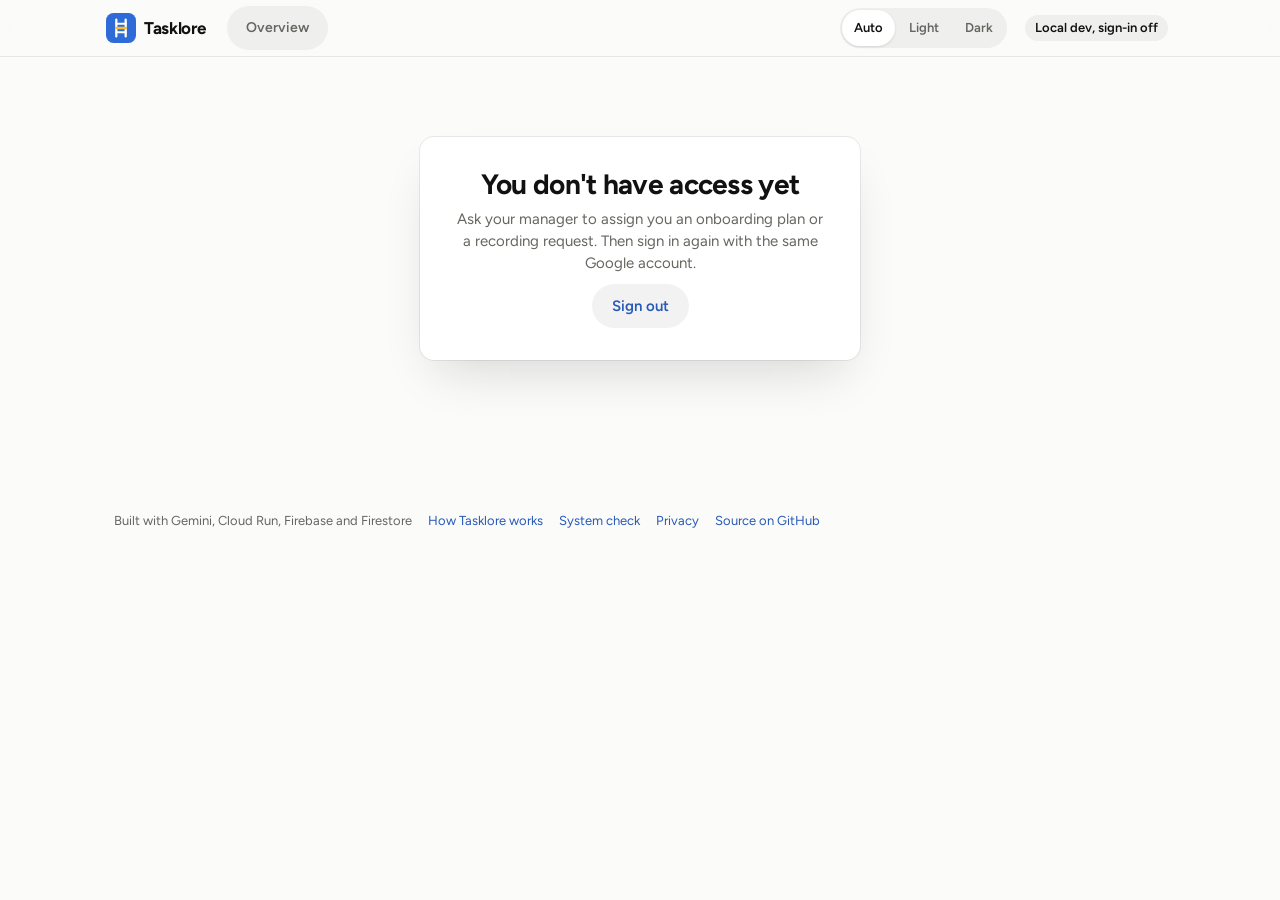
==== commit 7cde4e56: "feat: Implement team management features for admins and managers - Added a new Team page in the fron" ====
--- a/frontend/public/index.html
+++ b/frontend/public/index.html
@@ -30,6 +30,7 @@
     <a href="#capture" data-view="capture" data-roles="manager expert">Library</a>
     <a href="#knowledge" data-view="knowledge" data-roles="manager">Knowledge</a>
     <a href="#learn" data-view="learn" data-roles="manager newhire" id="navLearn">New hire</a>
+    <a href="#team" data-view="team" id="navTeam" hidden>Team</a>
   </nav>
   <div class="theme-switch" role="group" aria-label="Appearance">
     <button data-theme-set="auto" aria-pressed="true" title="Follow this device">Auto</button>
@@ -74,6 +75,13 @@
 </section>
 
 <section id="view-home" class="view">
+  <!-- Signed in: a compact header. The full hero is the landing page (signed out, or "How Tasklore works" in the footer). -->
+  <div class="home-head" id="homeHead" hidden>
+    <div class="home-hi"><h1 id="homeHello">Welcome</h1><span class="chip" id="homeRole"></span></div>
+    <div class="row" id="homeCta"></div>
+    <p class="home-tagline">Seniors show it once. <em>Tasklore finds what nobody has shown yet.</em></p>
+  </div>
+  <div id="homeRoleCard"></div>
   <div class="hero">
     <h1>Seniors show it once.<br><em>Tasklore finds what nobody has shown yet.</em></h1>
     <p class="lead">Record a task once. Gemini writes the playbook, plans each new hire's first days, and flags what nobody has recorded.</p>
@@ -87,19 +95,10 @@
       <li><span class="n">3</span><div><b>Assign it</b><span>The new hire gets a day-by-day plan with hints, a live coach and screenshot checks.</span></div></li>
     </ol>
   </div>
-  <!-- product preview drawn with the app's own components (example data), so it always matches the live UI -->
-  <section class="preview" aria-label="Example of a team knowledge map">
-    <div class="preview-head"><h2>Team knowledge map</h2><span class="small muted"><i>Example</i> · 58% recorded</span></div>
-    <div class="preview-row"><b>Data Engineer</b><div class="km-cells"><span class="cell recorded"></span><span class="cell recorded"></span><span class="cell requested"></span><span class="cell missing crit"></span><span class="cell missing"></span><span class="cell recorded"></span><span class="cell missing crit"></span></div></div>
-    <div class="preview-row"><b>Frontend Developer</b><div class="km-cells"><span class="cell recorded"></span><span class="cell recorded"></span><span class="cell recorded"></span><span class="cell missing"></span><span class="cell requested"></span></div></div>
-    <div class="preview-row"><b>Support Agent</b><div class="km-cells"><span class="cell recorded"></span><span class="cell missing crit"></span><span class="cell recorded"></span><span class="cell recorded"></span></div></div>
-    <div class="preview-row"><b>Accounts Executive</b><div class="km-cells"><span class="cell recorded"></span><span class="cell missing"></span><span class="cell missing crit"></span><span class="cell requested"></span><span class="cell missing"></span><span class="cell recorded"></span></div></div>
-    <div class="km-legend small muted"><span><i class="recorded"></i>Recorded</span><span><i class="requested"></i>Requested</span>
-      <span><i class="missing"></i>Not recorded</span><span><i class="missing crit"></i>Critical, not recorded</span></div>
-  </section>
-  <div class="stats" id="stats" hidden aria-live="polite"></div>
-  <div class="section-head"><h2>How it works</h2></div>
-  <div class="bento">
+  <!-- Team at a glance: live charts for managers, the same charts on an example team for everyone else (app.js renderDash) -->
+  <section class="dash" id="dash" aria-label="Team at a glance" aria-live="polite"></section>
+  <div class="section-head how"><h2>How it works</h2></div>
+  <div class="bento how">
     <div class="tile big">
       <h3>One recording becomes a playbook</h3>
       <p>A senior does the task and talks it through, in English or Hindi. Gemini writes the steps, the reasons, the gotchas and the checks.</p>
@@ -211,6 +210,26 @@
   <div id="kmOut" aria-live="polite"><div class="stats"><div class="skel block" style="height:84px"></div><div class="skel block" style="height:84px"></div><div class="skel block" style="height:84px"></div><div class="skel block" style="height:84px"></div></div></div>
 </section>
 
+<!-- Team (admins and managers): who holds which role. The API enforces who may change what (backend/access.py). -->
+<section id="view-team" class="view" hidden>
+  <div class="page-head">
+    <h1>Team</h1>
+    <p id="teamIntro">Who can do what in Tasklore. People get their roles the next time they sign in with Google.</p>
+  </div>
+  <p class="note" id="teamDemo" hidden><b>Demo mode.</b> Everyone who signs in can try every role, so these roles don't limit anyone yet. They take effect when demo mode is turned off.</p>
+  <form class="card" id="teamAdd" novalidate>
+    <label for="teamEmail">Add people</label>
+    <div class="row">
+      <input type="text" id="teamEmail" inputmode="email" autocomplete="off" placeholder="name@company.com" aria-describedby="teamNote" style="flex:1; min-width:220px">
+      <div class="seg" id="teamRolePick" role="group" aria-label="Role to give"></div>
+      <button class="btn primary" id="btnTeamAdd">Add</button>
+    </div>
+    <p class="field-note" id="teamNote" hidden></p>
+  </form>
+  <div class="seg team-tabs" id="teamTabs" role="group" aria-label="Show"></div>
+  <div class="card" id="teamList" aria-live="polite"><div class="skel line"></div><div class="skel line" style="width:70%"></div></div>
+</section>
+
 <!-- 3. New hire -->
 <section id="view-learn" class="view" hidden>
   <div class="page-head">
@@ -239,6 +258,7 @@
 
 <footer>
   <span>Built with Gemini, Cloud Run, Firebase and Firestore</span>
+  <a href="#about">How Tasklore works</a>
   <a href="#system">System check</a>
   <a href="privacy.html">Privacy</a>
   <a href="https://github.com/prateek8741/Tasklore" target="_blank" rel="noopener">Source on GitHub</a>
--- a/frontend/public/styles.css
+++ b/frontend/public/styles.css
@@ -530,3 +530,136 @@
 .agent-trace li { padding: 6px 0; border-top: .5px solid var(--sep); }
 .agent-trace .ok { color: var(--good); font-weight: 700; margin-right: 4px; }
 .agent-trace .no { color: var(--warn); font-weight: 700; margin-right: 4px; }
+
+/* ---------- team: who holds which role ---------- */
+.note { padding: 12px 16px; border-radius: var(--radius-sm); background: var(--tint-soft); margin: 0 0 12px; max-width: 760px; }
+.team-tabs { width: max-content; max-width: 100%; overflow-x: auto; scrollbar-width: none; margin: 8px 0 12px; }
+.team-tabs button { white-space: nowrap; }
+.team-row { display: flex; gap: 12px 14px; align-items: center; flex-wrap: wrap; padding: 14px 0; border-top: .5px solid var(--sep); }
+.team-row:first-child { border-top: 0; padding-top: 0; }
+.team-row:last-child { padding-bottom: 0; }
+.team-row .avatar { width: 40px; height: 40px; font-size: 15px; }
+.team-row .grow { flex: 1 1 220px; min-width: 0; }
+.team-row .grow b { overflow-wrap: anywhere; }
+.role-pills { display: flex; flex-wrap: wrap; gap: 6px; }
+.role-pill { min-height: 36px; padding: 0 12px; border-radius: 999px; border: 1px dashed var(--sep); background: transparent; color: var(--muted);
+             font: inherit; font-size: 13px; font-weight: 600; cursor: pointer; transition: background .2s, color .2s, transform .3s var(--spring); }
+.role-pill:hover:not(:disabled) { color: var(--ink); border-color: color-mix(in srgb, var(--ink) 30%, transparent); }
+.role-pill:active:not(:disabled) { transform: scale(.96); }
+.role-pill[aria-pressed="true"] { border: 1px solid transparent; background: var(--tint-soft); color: var(--tint-ink); }
+.role-pill:disabled { cursor: default; opacity: 1; }
+.role-pill:disabled[aria-pressed="false"] { opacity: .45; }
+.team-spacer { width: 84px; }
+@media (max-width: 760px) { .team-row .role-pills { order: 3; flex-basis: 100%; padding-left: 54px; } .team-spacer { display: none; } }
+
+/* ---------- account card under your name ---------- */
+.auth { position: relative; }
+.who-btn { display: flex; align-items: center; gap: 8px; min-height: 44px; padding: 0 10px 0 6px; border: 0; border-radius: 999px; background: transparent;
+           color: var(--ink); font: inherit; font-size: 14px; cursor: pointer; transition: background .2s; }
+.who-btn:hover, .who-btn[aria-expanded="true"] { background: var(--fill); }
+.who-btn .chip { margin: 0; }
+.account-menu { position: absolute; right: 0; top: calc(100% + 8px); z-index: 20; width: 280px; padding: 16px; border-radius: var(--radius);
+                background: var(--surface); box-shadow: var(--pop-shadow); white-space: normal; display: flex; flex-direction: column; gap: 10px;
+                animation: view-in .25s var(--spring) both; }
+.account-menu[hidden] { display: none; }
+.acct-name { font-size: 17px; overflow-wrap: anywhere; }
+.acct-email { margin-top: -8px; overflow-wrap: anywhere; }
+.acct-row { display: flex; flex-direction: column; gap: 4px; padding-top: 10px; border-top: .5px solid var(--sep); }
+.acct-row .chip { margin: 0 4px 4px 0; }
+.acct-note { margin: 0; }
+.acct-team { align-self: flex-start; }
+@media (max-width: 760px) { .account-menu { position: fixed; left: 16px; right: 16px; top: 64px; width: auto; } }
+
+/* ---------- charts: the four task states (validated for colour-blind separation in light and dark) ---------- */
+:root { --c-recorded: #1d8740; --c-requested: #2f6bd8; --c-missing: #e0a100; --c-critical: #d42a3a; --c-skipped: #a6a6a0;
+        --c-ink: #fff; --c-missing-ink: #111; }
+@media (prefers-color-scheme: dark) {
+  :root:not([data-theme="light"]) { --c-recorded: #34a865; --c-requested: #6b8ef0; --c-missing: #bf8a10; --c-critical: #e8566a; --c-skipped: #6b6b66;
+                                    --c-ink: #0e0e0e; --c-missing-ink: #0e0e0e; }
+}
+:root[data-theme="dark"] { --c-recorded: #34a865; --c-requested: #6b8ef0; --c-missing: #bf8a10; --c-critical: #e8566a; --c-skipped: #6b6b66;
+                           --c-ink: #0e0e0e; --c-missing-ink: #0e0e0e; }
+.k-recorded, .k-done { --k: var(--c-recorded); --k-ink: var(--c-ink); }
+.k-requested { --k: var(--c-requested); --k-ink: var(--c-ink); }
+.k-missing { --k: var(--c-missing); --k-ink: var(--c-missing-ink); }
+.k-critical { --k: var(--c-critical); --k-ink: var(--c-ink); }
+.k-skipped { --k: var(--c-skipped); --k-ink: var(--c-ink); }
+.k-todo { --k: var(--fill); --k-ink: var(--muted); }
+/* the Knowledge page squares wear the same colours */
+.cell, .km-legend i { background: var(--c-missing); color: var(--c-missing-ink); }
+.cell.recorded, .km-legend i.recorded { background: var(--c-recorded); color: var(--c-ink); }
+.cell.requested, .km-legend i.requested { background: var(--c-requested); color: var(--c-ink); }
+.cell.crit:is(.missing, .declined), .km-legend i.crit { background: var(--c-critical); color: var(--c-ink); }
+
+/* ---------- home: Team at a glance ---------- */
+.dash { margin: 40px auto 0; max-width: 1100px; display: flex; flex-direction: column; gap: 12px; }
+.dash-head { display: flex; align-items: center; justify-content: space-between; gap: 12px; flex-wrap: wrap; }
+.dash-head h2 { font-size: 28px; letter-spacing: -.025em; margin: 0; }
+.dash .stats { margin: 0; }
+a.stat { color: var(--ink); text-decoration: none; transition: box-shadow .3s, transform .3s var(--spring); }
+a.stat:hover { box-shadow: var(--pop-shadow); }
+a.stat:active { transform: scale(.985); }
+.stat b { font-variant-numeric: normal; }
+.dash-grid { display: grid; grid-template-columns: minmax(0, 1fr) minmax(0, 2fr); gap: 12px; align-items: start; }
+@media (max-width: 860px) { .dash-grid { grid-template-columns: 1fr; } }
+.chart { margin: 0; display: flex; flex-direction: column; gap: 16px; }
+.chart figcaption { display: flex; flex-direction: column; gap: 2px; }
+.chart figcaption h3 { margin: 0; }
+.legend { display: flex; flex-wrap: wrap; gap: 6px 16px; font-size: 13px; color: var(--muted); align-items: center; }
+.legend span { display: inline-flex; align-items: center; }
+.legend b { color: var(--ink); margin-left: 4px; font-weight: 600; }
+.sw { width: 16px; height: 16px; border-radius: 4px; margin-right: 6px; display: inline-grid; place-items: center; flex: none;
+      background: var(--k); color: var(--k-ink); font: 800 10px/1 var(--sans); font-style: normal; }
+.donut-wrap { position: relative; width: 180px; height: 180px; margin: 0 auto; }
+.donut { width: 100%; height: 100%; display: block; }
+.donut-track { fill: none; stroke: var(--fill); stroke-width: 14; }
+.donut-seg { fill: none; stroke: var(--k); stroke-width: 14; cursor: default; outline: none; transition: stroke-width .2s; }
+.donut-seg:hover, .donut-seg:focus-visible { stroke-width: 18; }
+.donut-center { position: absolute; inset: 0; display: flex; flex-direction: column; align-items: center; justify-content: center; text-align: center; pointer-events: none; }
+.donut-center b { font-size: 28px; font-weight: 700; letter-spacing: -.03em; line-height: 1; }
+.donut-center span { font-size: 12px; color: var(--muted); margin-top: 4px; max-width: 90px; }
+.rbars { display: flex; flex-direction: column; gap: 14px; }
+.rbar-top { display: flex; justify-content: space-between; gap: 8px; align-items: baseline; margin-bottom: 6px; font-size: 14px; font-weight: 600; }
+.rbar-top a { color: var(--ink); }
+.rbar-track, .hbar { display: flex; gap: 2px; height: 20px; border-radius: 0 4px 4px 0; overflow: hidden; }
+.rseg, .hseg { min-width: 4px; background: var(--k); outline: none; transition: filter .2s; }
+.rseg:hover, .rseg:focus-visible, .hseg:hover, .hseg:focus-visible { filter: brightness(1.12); }
+.rseg:focus-visible, .hseg:focus-visible { box-shadow: inset 0 0 0 2px var(--ink); }
+.hires { display: flex; flex-direction: column; gap: 14px; }
+.hire-top { display: flex; flex-wrap: wrap; align-items: center; gap: 4px 10px; margin-bottom: 6px; }
+.hire-top b { font-size: 15px; overflow-wrap: anywhere; }
+.hire-top .chip { margin: 0; }
+.hire-row { display: flex; align-items: center; gap: 12px; }
+.hire-row .hbar { flex: 1; height: 12px; }
+.hire-n { flex: none; width: 92px; text-align: right; font-variant-numeric: tabular-nums; }
+.chart-tip { position: fixed; z-index: 60; pointer-events: none; display: flex; flex-direction: column; gap: 1px; padding: 8px 12px; border-radius: 10px;
+             background: var(--ink); color: var(--bg); font-size: 13px; box-shadow: var(--pop-shadow); max-width: 260px; }
+.chart-tip b { font-size: 15px; }
+.chart-tip span { opacity: .8; }
+.tview summary { cursor: pointer; color: var(--tint-ink); font-size: 13px; font-weight: 600; width: max-content; min-height: 32px; display: flex; align-items: center; }
+.tview table { width: 100%; border-collapse: collapse; font-size: 13px; margin-top: 6px; }
+.tview th, .tview td { text-align: left; padding: 6px 8px; border-top: .5px solid var(--sep); }
+.tview thead th { color: var(--muted); font-weight: 600; border-top: 0; }
+.tview td { font-variant-numeric: tabular-nums; }
+body.dash-live .flow-home { display: none; }   /* managers know the three steps; their numbers come first */
+
+/* ---------- home once signed in ---------- */
+.home-head { display: grid; grid-template-columns: 1fr auto; gap: 6px 24px; align-items: center; padding: 8px 0 0; }
+.home-hi { display: flex; align-items: center; gap: 8px 14px; flex-wrap: wrap; }
+.home-hi h1 { margin: 0; }
+.home-hi .chip { margin: 0; }
+.home-tagline { grid-column: 1 / -1; margin: 0; color: var(--muted); font-size: 17px; }
+.home-tagline em { font-family: var(--serif); font-style: italic; }
+@media (max-width: 760px) { .home-head { grid-template-columns: 1fr; } }
+body.home-app .hero, body.home-app #view-home .how { display: none; }
+body.home-app .dash { margin-top: 28px; }
+#homeRoleCard { margin-top: 28px; }
+#homeRoleCard:empty { display: none; }
+.home-stats { grid-template-columns: repeat(3, 1fr); margin: 0 0 12px; }
+@media (max-width: 760px) { .home-stats { grid-template-columns: 1fr; } }
+.home-plan .cover .grow { flex: 1; min-width: 200px; }
+.home-plan h2 { margin: 0 0 4px; }
+.empty-team { padding: 32px; display: flex; flex-direction: column; align-items: flex-start; gap: 8px; }
+.empty-team h2 { font-size: 28px; letter-spacing: -.025em; margin: 0; }
+.empty-team h2 em { font-family: var(--serif); font-style: italic; font-weight: 400; color: var(--muted); }
+.empty-team .flow-home { margin: 16px 0; }
